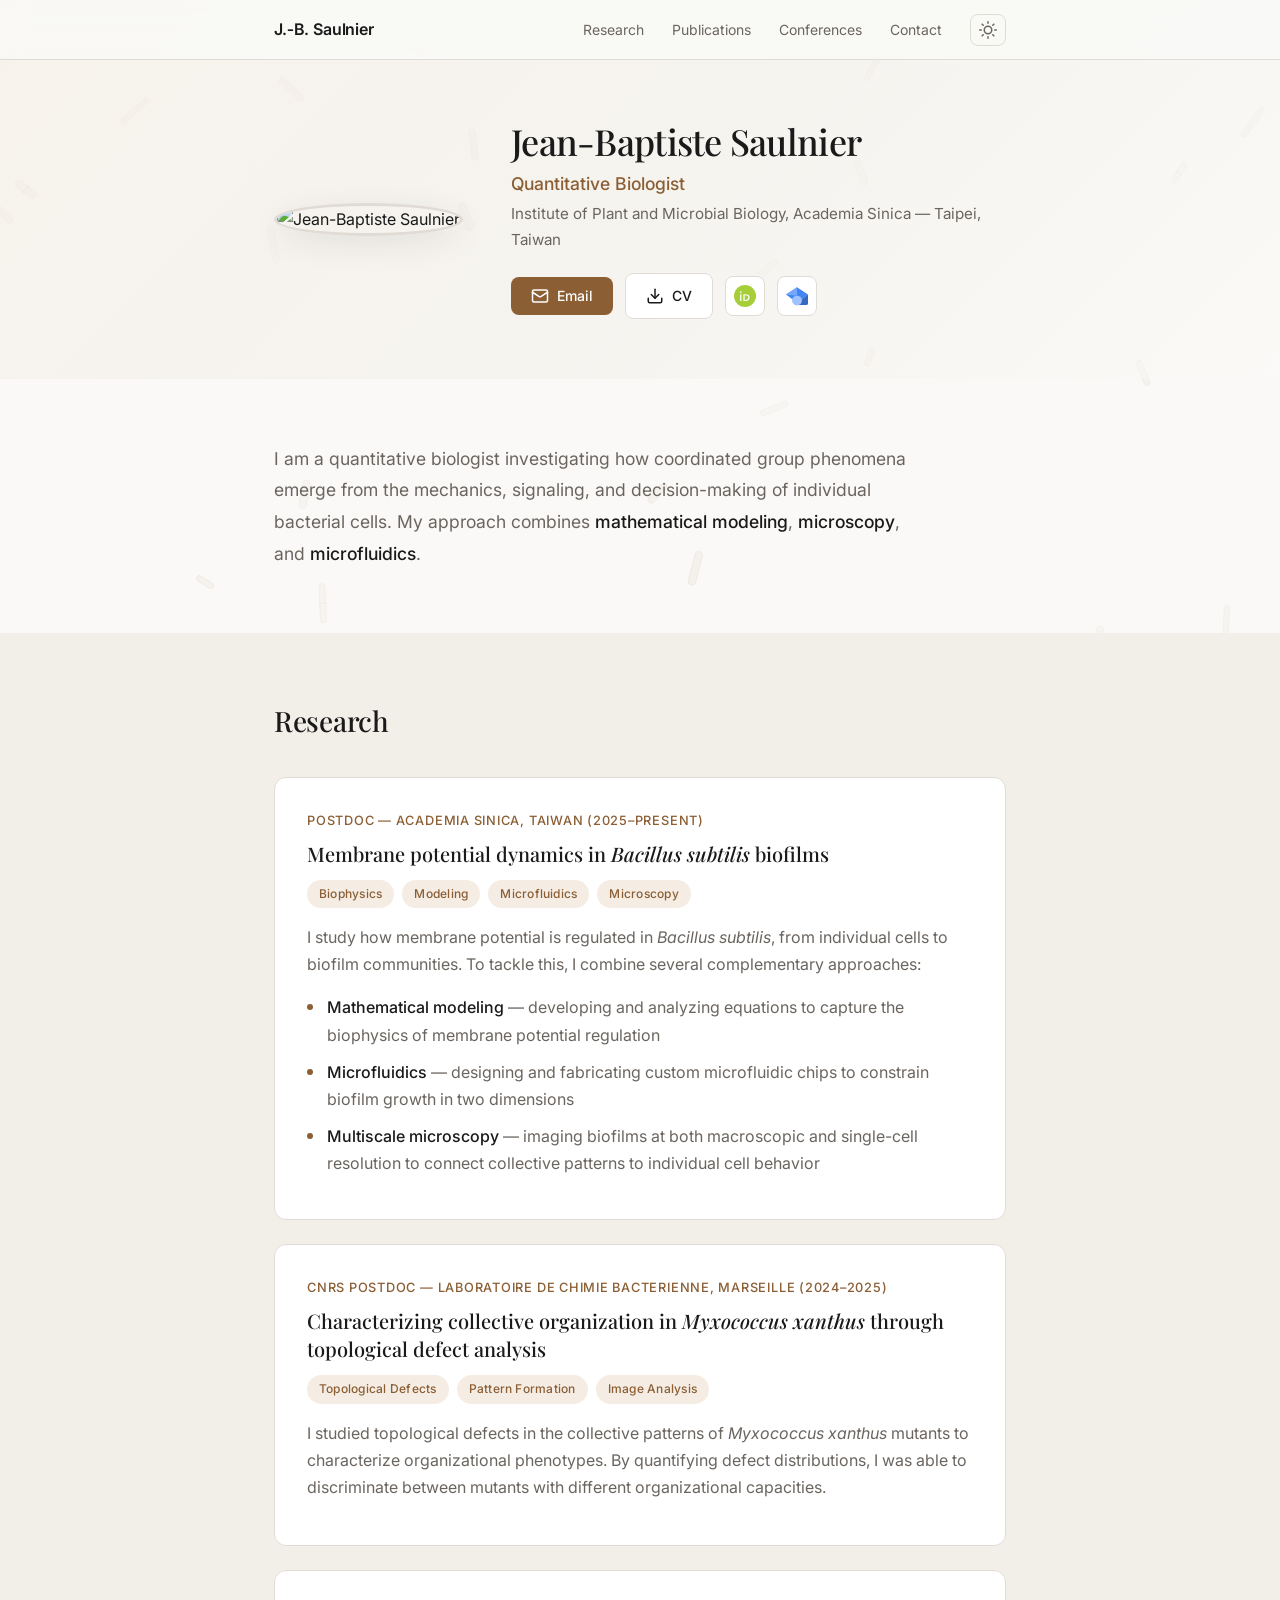
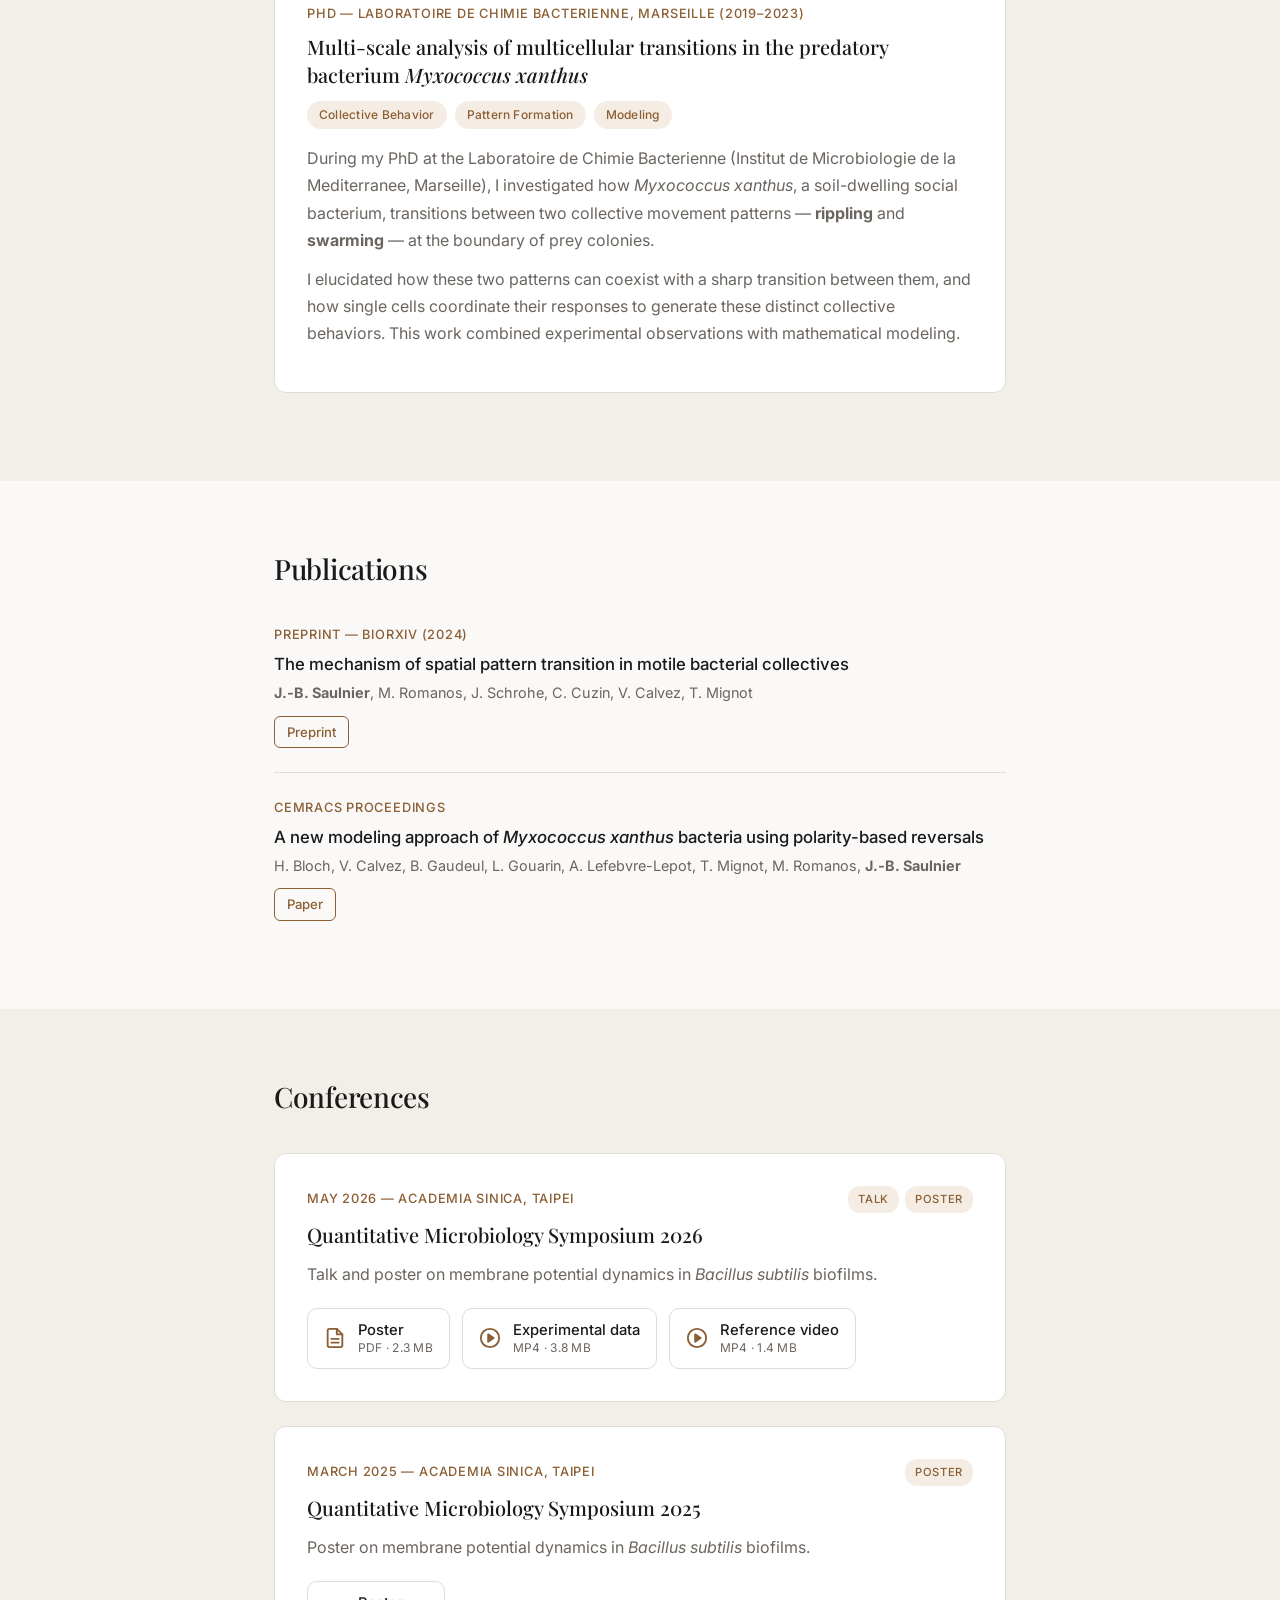
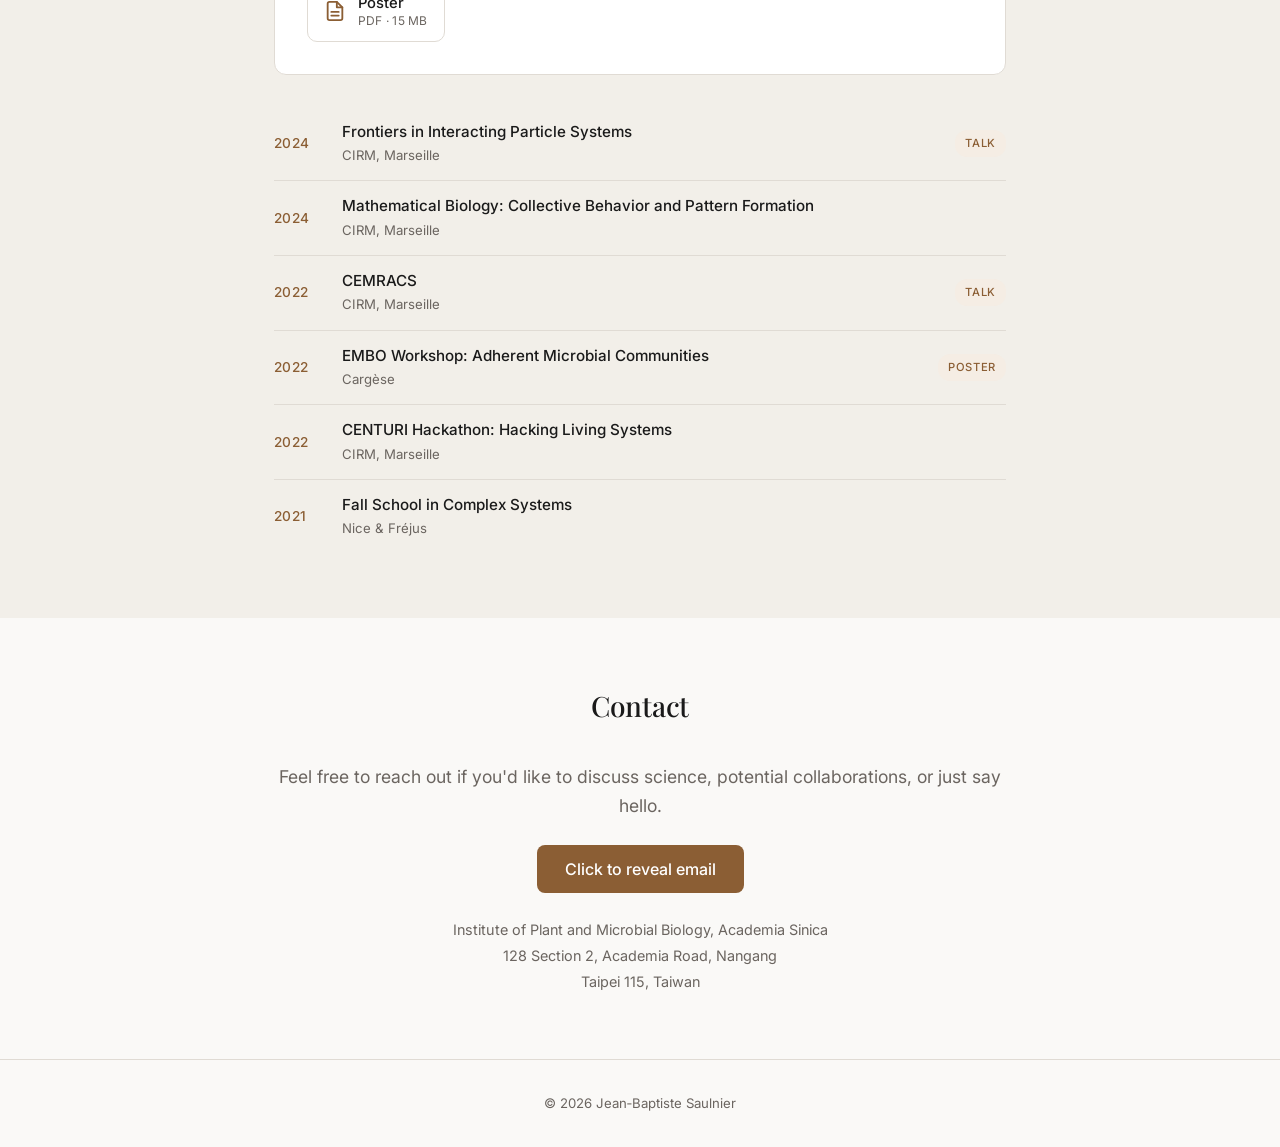
==== index.html @ e7937caa "Replace QMicro 2025 poster (preserve plot) + document Pages gotcha - Re-export poster from source af" ====
<!DOCTYPE html>
<html lang="en" data-theme="light">
<head>
    <meta charset="UTF-8">
    <meta name="viewport" content="width=device-width, initial-scale=1.0">
    <title>Jean-Baptiste Saulnier — Quantitative Biologist</title>
    <meta name="description" content="Jean-Baptiste Saulnier, quantitative biologist at Academia Sinica, Taiwan. Membrane potential in Bacillus subtilis biofilms.">
    <link rel="preconnect" href="https://fonts.googleapis.com">
    <link rel="preconnect" href="https://fonts.gstatic.com" crossorigin>
    <link href="https://fonts.googleapis.com/css2?family=Inter:wght@300;400;500;600&family=Playfair+Display:ital,wght@0,500;1,500&display=swap" rel="stylesheet">
    <link rel="stylesheet" href="style.css">
</head>
<body>

    <!-- Background pattern (subtle cell network) -->
    <canvas id="bg-canvas"></canvas>

    <!-- Navigation -->
    <nav class="nav">
        <div class="nav-inner">
            <a href="#" class="nav-name">J.&#8209;B. Saulnier</a>
            <div class="nav-links">
                <a href="#research">Research</a>
                <a href="#publications">Publications</a>
                <a href="#conferences">Conferences</a>
                <a href="#contact">Contact</a>
                <button class="theme-toggle" id="theme-toggle" aria-label="Toggle dark mode">
                    <svg class="icon-sun" width="18" height="18" viewBox="0 0 24 24" fill="none" stroke="currentColor" stroke-width="2" stroke-linecap="round" stroke-linejoin="round"><circle cx="12" cy="12" r="5"/><line x1="12" y1="1" x2="12" y2="3"/><line x1="12" y1="21" x2="12" y2="23"/><line x1="4.22" y1="4.22" x2="5.64" y2="5.64"/><line x1="18.36" y1="18.36" x2="19.78" y2="19.78"/><line x1="1" y1="12" x2="3" y2="12"/><line x1="21" y1="12" x2="23" y2="12"/><line x1="4.22" y1="19.78" x2="5.64" y2="18.36"/><line x1="18.36" y1="5.64" x2="19.78" y2="4.22"/></svg>
                    <svg class="icon-moon" width="18" height="18" viewBox="0 0 24 24" fill="none" stroke="currentColor" stroke-width="2" stroke-linecap="round" stroke-linejoin="round"><path d="M21 12.79A9 9 0 1 1 11.21 3 7 7 0 0 0 21 12.79z"/></svg>
                </button>
            </div>
        </div>
    </nav>

    <!-- Hero -->
    <header class="hero">
        <div class="hero-decoration"></div>
        <div class="hero-content">
            <div class="hero-photo fade-in">
                <img src="photos/JeanBaptisteSaulnier_LCB_full.jpg" alt="Jean-Baptiste Saulnier">
            </div>
            <div class="hero-text fade-in fade-in-delay-1">
                <h1>Jean&#8209;Baptiste Saulnier</h1>
                <p class="hero-title">Quantitative Biologist</p>
                <p class="hero-affiliation">Institute of Plant and Microbial Biology, Academia Sinica — Taipei, Taiwan</p>
                <div class="hero-links">
                    <button type="button" class="btn btn-primary" id="email-hero">
                        <svg width="18" height="18" viewBox="0 0 24 24" fill="none" stroke="currentColor" stroke-width="2" stroke-linecap="round" stroke-linejoin="round"><rect x="2" y="4" width="20" height="16" rx="2"/><path d="m22 7-8.97 5.7a1.94 1.94 0 0 1-2.06 0L2 7"/></svg>
                        Email
                    </button>
                    <a href="cv.pdf" class="btn btn-secondary" download>
                        <svg width="18" height="18" viewBox="0 0 24 24" fill="none" stroke="currentColor" stroke-width="2" stroke-linecap="round" stroke-linejoin="round"><path d="M21 15v4a2 2 0 0 1-2 2H5a2 2 0 0 1-2-2v-4"/><polyline points="7 10 12 15 17 10"/><line x1="12" y1="15" x2="12" y2="3"/></svg>
                        CV
                    </a>
                    <a href="https://orcid.org/0009-0009-3099-2307" target="_blank" rel="noopener" class="btn btn-icon" title="ORCID">
                        <svg width="22" height="22" viewBox="0 0 256 256"><circle cx="128" cy="128" r="128" fill="#A6CE39"/><path fill="#fff" d="M86.3 186.2H70.9V107.5h15.4V186.2zM78.6 94.4c-5.7 0-10.3-4.6-10.3-10.2 0-5.7 4.6-10.3 10.3-10.3 5.7 0 10.3 4.6 10.3 10.3C88.9 89.8 84.3 94.4 78.6 94.4z"/><path fill="#fff" d="M108.9 107.5h29.5c28.2 0 43.3 18.7 43.3 39.5 0 21.1-16.5 39.2-43.4 39.2h-29.4V107.5zM124.3 173.4h14.8c19.2 0 27.3-14.2 27.3-26.5 0-13.1-8.9-26.5-27.3-26.5h-14.8V173.4z"/></svg>
                    </a>
                    <a href="https://scholar.google.com/citations?user=YOUR_ID" target="_blank" rel="noopener" class="btn btn-icon" title="Google Scholar">
                        <svg width="22" height="22" viewBox="0 0 512 512"><path fill="#4285F4" d="M256 411.12L0 220.57l256-165.45 256 165.45z"/><path fill="#356AC3" d="M256 411.12l256-190.55v210.31c0 17.67-14.33 32-32 32H256V411.12z"/><circle fill="#A0C3FF" cx="256" cy="362.67" r="114.67"/><path fill="#76A7FA" d="M256 248l-256-27.43L256 55.12V248z"/></svg>
                    </a>
                </div>
            </div>
        </div>
    </header>

    <!-- About -->
    <section class="section" id="about">
        <div class="container">
            <p class="about-text fade-in">
                I am a quantitative biologist investigating how coordinated group phenomena emerge from the mechanics, signaling, and decision-making of individual bacterial cells. My approach combines <strong>mathematical modeling</strong>, <strong>microscopy</strong>, and <strong>microfluidics</strong>.
            </p>
        </div>
    </section>

    <!-- Research -->
    <section class="section section-alt" id="research">
        <div class="container">
            <h2 class="section-title fade-in">Research</h2>

            <div class="research-card fade-in">
                <div class="research-label">Postdoc — Academia Sinica, Taiwan (2025–present)</div>
                <h3>Membrane potential dynamics in <em>Bacillus subtilis</em> biofilms</h3>
                <div class="tags">
                    <span class="tag">Biophysics</span>
                    <span class="tag">Modeling</span>
                    <span class="tag">Microfluidics</span>
                    <span class="tag">Microscopy</span>
                </div>
                <p>
                    I study how membrane potential is regulated in <em>Bacillus subtilis</em>, from individual cells to biofilm communities. To tackle this, I combine several complementary approaches:
                </p>
                <ul>
                    <li><strong>Mathematical modeling</strong> — developing and analyzing equations to capture the biophysics of membrane potential regulation</li>
                    <li><strong>Microfluidics</strong> — designing and fabricating custom microfluidic chips to constrain biofilm growth in two dimensions</li>
                    <li><strong>Multiscale microscopy</strong> — imaging biofilms at both macroscopic and single-cell resolution to connect collective patterns to individual cell behavior</li>
                </ul>
            </div>

            <div class="research-card fade-in">
                <div class="research-label">CNRS Postdoc — Laboratoire de Chimie Bacterienne, Marseille (2024–2025)</div>
                <h3>Characterizing collective organization in <em>Myxococcus xanthus</em> through topological defect analysis</h3>
                <div class="tags">
                    <span class="tag">Topological Defects</span>
                    <span class="tag">Pattern Formation</span>
                    <span class="tag">Image Analysis</span>
                </div>
                <p>
                    I studied topological defects in the collective patterns of <em>Myxococcus xanthus</em> mutants to characterize organizational phenotypes. By quantifying defect distributions, I was able to discriminate between mutants with different organizational capacities.
                </p>
            </div>

            <div class="research-card fade-in">
                <div class="research-label">PhD — Laboratoire de Chimie Bacterienne, Marseille (2019–2023)</div>
                <h3>Multi-scale analysis of multicellular transitions in the predatory bacterium <em>Myxococcus xanthus</em></h3>
                <div class="tags">
                    <span class="tag">Collective Behavior</span>
                    <span class="tag">Pattern Formation</span>
                    <span class="tag">Modeling</span>
                </div>
                <p>
                    During my PhD at the Laboratoire de Chimie Bacterienne (Institut de Microbiologie de la Mediterranee, Marseille), I investigated how <em>Myxococcus xanthus</em>, a soil-dwelling social bacterium, transitions between two collective movement patterns — <strong>rippling</strong> and <strong>swarming</strong> — at the boundary of prey colonies.
                </p>
                <p>
                    I elucidated how these two patterns can coexist with a sharp transition between them, and how single cells coordinate their responses to generate these distinct collective behaviors. This work combined experimental observations with mathematical modeling.
                </p>
            </div>
        </div>
    </section>

    <!-- Publications -->
    <section class="section" id="publications">
        <div class="container">
            <h2 class="section-title fade-in">Publications</h2>

            <ol class="pub-list">
                <li class="pub-item fade-in">
                    <div class="pub-journal">Preprint — bioRxiv (2024)</div>
                    <p class="pub-title">
                        The mechanism of spatial pattern transition in motile bacterial collectives
                    </p>
                    <p class="pub-authors">
                        <strong>J.&#8209;B. Saulnier</strong>, M. Romanos, J. Schrohe, C. Cuzin, V. Calvez, T. Mignot
                    </p>
                    <div class="pub-links">
                        <a href="https://doi.org/10.1101/2024.10.28.620572" target="_blank" rel="noopener" class="pub-link">Preprint</a>
                    </div>
                </li>

                <li class="pub-item fade-in">
                    <div class="pub-journal">CEMRACS Proceedings</div>
                    <p class="pub-title">
                        A new modeling approach of <em>Myxococcus xanthus</em> bacteria using polarity-based reversals
                    </p>
                    <p class="pub-authors">
                        H. Bloch, V. Calvez, B. Gaudeul, L. Gouarin, A. Lefebvre-Lepot, T. Mignot, M. Romanos, <strong>J.&#8209;B. Saulnier</strong>
                    </p>
                    <div class="pub-links">
                        <a href="https://cnrs.hal.science/hal-04102694/" target="_blank" rel="noopener" class="pub-link">Paper</a>
                    </div>
                </li>
            </ol>
        </div>
    </section>

    <!-- Conferences -->
    <section class="section section-alt" id="conferences">
        <div class="container">
            <h2 class="section-title fade-in">Conferences</h2>

            <article class="conf-card fade-in" id="qmicrobio-2026">
                <div class="conf-card-header">
                    <div class="conf-label">May 2026 — Academia Sinica, Taipei</div>
                    <div class="conf-roles">
                        <span class="conf-list-role">Talk</span>
                        <span class="conf-list-role">Poster</span>
                    </div>
                </div>
                <h3>Quantitative Microbiology Symposium 2026</h3>
                <p>
                    Talk and poster on membrane potential dynamics in <em>Bacillus subtilis</em> biofilms.
                </p>
                <div class="conf-materials">
                    <a href="assets/conferences/qmicrobio-2026/poster.pdf" target="_blank" rel="noopener" class="conf-material">
                        <svg width="22" height="22" viewBox="0 0 24 24" fill="none" stroke="currentColor" stroke-width="2" stroke-linecap="round" stroke-linejoin="round"><path d="M14 2H6a2 2 0 0 0-2 2v16a2 2 0 0 0 2 2h12a2 2 0 0 0 2-2V8z"/><polyline points="14 2 14 8 20 8"/><line x1="16" y1="13" x2="8" y2="13"/><line x1="16" y1="17" x2="8" y2="17"/></svg>
                        <span class="conf-material-text">
                            <span class="conf-material-label">Poster</span>
                            <span class="conf-material-meta">PDF · 2.3 MB</span>
                        </span>
                    </a>
                    <a href="assets/conferences/qmicrobio-2026/data-video.mp4" target="_blank" rel="noopener" class="conf-material">
                        <svg width="22" height="22" viewBox="0 0 24 24" fill="none" stroke="currentColor" stroke-width="2" stroke-linecap="round" stroke-linejoin="round"><circle cx="12" cy="12" r="10"/><polygon points="10 8 16 12 10 16 10 8" fill="currentColor"/></svg>
                        <span class="conf-material-text">
                            <span class="conf-material-label">Experimental data</span>
                            <span class="conf-material-meta">MP4 · 3.8 MB</span>
                        </span>
                    </a>
                    <a href="assets/conferences/qmicrobio-2026/reference-video.mp4" target="_blank" rel="noopener" class="conf-material">
                        <svg width="22" height="22" viewBox="0 0 24 24" fill="none" stroke="currentColor" stroke-width="2" stroke-linecap="round" stroke-linejoin="round"><circle cx="12" cy="12" r="10"/><polygon points="10 8 16 12 10 16 10 8" fill="currentColor"/></svg>
                        <span class="conf-material-text">
                            <span class="conf-material-label">Reference video</span>
                            <span class="conf-material-meta">MP4 · 1.4 MB</span>
                        </span>
                    </a>
                </div>
            </article>

            <article class="conf-card fade-in" id="qmicrobio-2025">
                <div class="conf-card-header">
                    <div class="conf-label">March 2025 — Academia Sinica, Taipei</div>
                    <div class="conf-roles">
                        <span class="conf-list-role">Poster</span>
                    </div>
                </div>
                <h3>Quantitative Microbiology Symposium 2025</h3>
                <p>
                    Poster on membrane potential dynamics in <em>Bacillus subtilis</em> biofilms.
                </p>
                <div class="conf-materials">
                    <a href="assets/conferences/qmicrobio-2025/poster.pdf" target="_blank" rel="noopener" class="conf-material">
                        <svg width="22" height="22" viewBox="0 0 24 24" fill="none" stroke="currentColor" stroke-width="2" stroke-linecap="round" stroke-linejoin="round"><path d="M14 2H6a2 2 0 0 0-2 2v16a2 2 0 0 0 2 2h12a2 2 0 0 0 2-2V8z"/><polyline points="14 2 14 8 20 8"/><line x1="16" y1="13" x2="8" y2="13"/><line x1="16" y1="17" x2="8" y2="17"/></svg>
                        <span class="conf-material-text">
                            <span class="conf-material-label">Poster</span>
                            <span class="conf-material-meta">PDF · 15 MB</span>
                        </span>
                    </a>
                </div>
            </article>

            <ul class="conf-list fade-in">
                <li class="conf-list-item">
                    <span class="conf-list-year">2024</span>
                    <div class="conf-list-text">
                        <span class="conf-list-title">Frontiers in Interacting Particle Systems</span>
                        <span class="conf-list-location">CIRM, Marseille</span>
                    </div>
                    <span class="conf-list-role">Talk</span>
                </li>
                <li class="conf-list-item">
                    <span class="conf-list-year">2024</span>
                    <div class="conf-list-text">
                        <span class="conf-list-title">Mathematical Biology: Collective Behavior and Pattern Formation</span>
                        <span class="conf-list-location">CIRM, Marseille</span>
                    </div>
                </li>
                <li class="conf-list-item">
                    <span class="conf-list-year">2022</span>
                    <div class="conf-list-text">
                        <span class="conf-list-title">CEMRACS</span>
                        <span class="conf-list-location">CIRM, Marseille</span>
                    </div>
                    <span class="conf-list-role">Talk</span>
                </li>
                <li class="conf-list-item">
                    <span class="conf-list-year">2022</span>
                    <div class="conf-list-text">
                        <span class="conf-list-title">EMBO Workshop: Adherent Microbial Communities</span>
                        <span class="conf-list-location">Cargèse</span>
                    </div>
                    <span class="conf-list-role">Poster</span>
                </li>
                <li class="conf-list-item">
                    <span class="conf-list-year">2022</span>
                    <div class="conf-list-text">
                        <span class="conf-list-title">CENTURI Hackathon: Hacking Living Systems</span>
                        <span class="conf-list-location">CIRM, Marseille</span>
                    </div>
                </li>
                <li class="conf-list-item">
                    <span class="conf-list-year">2021</span>
                    <div class="conf-list-text">
                        <span class="conf-list-title">Fall School in Complex Systems</span>
                        <span class="conf-list-location">Nice &amp; Fréjus</span>
                    </div>
                </li>
            </ul>
        </div>
    </section>

    <!-- Contact -->
    <section class="section" id="contact">
        <div class="container contact-section">
            <h2 class="section-title fade-in">Contact</h2>
            <p class="contact-text fade-in">
                Feel free to reach out if you'd like to discuss science, potential collaborations, or just say hello.
            </p>
            <button type="button" class="btn btn-primary btn-lg fade-in" id="email-reveal">
                Click to reveal email
            </button>
            <p class="contact-address fade-in">
                Institute of Plant and Microbial Biology, Academia Sinica<br>
                128 Section 2, Academia Road, Nangang<br>
                Taipei 115, Taiwan
            </p>
        </div>
    </section>

    <!-- Footer -->
    <footer class="footer">
        <p>&copy; 2026 Jean&#8209;Baptiste Saulnier</p>
    </footer>

    <script src="script.js"></script>
</body>
</html>
---- style.css ----
/* ============================
   Variables & Reset
   ============================ */
:root {
    --color-bg: #faf9f7;
    --color-bg-alt: #f2efe9;
    --color-text: #1a1a1a;
    --color-text-light: #6b6560;
    --color-accent: #8b5e34;
    --color-accent-hover: #6d4826;
    --color-accent-light: #f5ede4;
    --color-border: #e0dbd4;
    --color-card: #ffffff;
    --color-nav-bg: rgba(250, 249, 247, 0.85);
    --color-hero-gradient: linear-gradient(135deg, #f5ede4 0%, #f2efe9 50%, #faf9f7 100%);
    --color-canvas-dot: rgba(139, 94, 52, 0.06);
    --color-canvas-line: rgba(139, 94, 52, 0.1);
    --color-shadow: rgba(139, 94, 52, 0.15);
    --font-sans: 'Inter', -apple-system, BlinkMacSystemFont, 'Segoe UI', sans-serif;
    --font-serif: 'Playfair Display', Georgia, serif;
    --max-width: 780px;
    --nav-height: 60px;
}

[data-theme="dark"] {
    --color-bg: #12100e;
    --color-bg-alt: #1c1916;
    --color-text: #e8e2da;
    --color-text-light: #a09686;
    --color-accent: #d4a56a;
    --color-accent-hover: #e4bd88;
    --color-accent-light: #2a2118;
    --color-border: #302a24;
    --color-card: #1e1b17;
    --color-nav-bg: rgba(18, 16, 14, 0.85);
    --color-hero-gradient: linear-gradient(135deg, #2a2118 0%, #1c1916 50%, #12100e 100%);
    --color-canvas-dot: rgba(212, 165, 106, 0.07);
    --color-canvas-line: rgba(212, 165, 106, 0.12);
    --color-shadow: rgba(212, 165, 106, 0.15);
}

*, *::before, *::after {
    margin: 0;
    padding: 0;
    box-sizing: border-box;
}

html {
    scroll-behavior: smooth;
    scroll-padding-top: var(--nav-height);
}

body {
    font-family: var(--font-sans);
    font-size: 16px;
    line-height: 1.7;
    color: var(--color-text);
    background-color: var(--color-bg);
    -webkit-font-smoothing: antialiased;
    transition: background-color 0.3s, color 0.3s;
}

/* ============================
   Background Canvas
   ============================ */
#bg-canvas {
    position: fixed;
    top: 0;
    left: 0;
    width: 100%;
    height: 100%;
    z-index: 0;
    pointer-events: none;
}

/* ============================
   Navigation
   ============================ */
.nav {
    position: fixed;
    top: 0;
    left: 0;
    right: 0;
    height: var(--nav-height);
    background: var(--color-nav-bg);
    backdrop-filter: blur(12px);
    -webkit-backdrop-filter: blur(12px);
    border-bottom: 1px solid var(--color-border);
    z-index: 100;
    transition: background 0.3s, border-color 0.3s;
}

.nav-inner {
    max-width: var(--max-width);
    margin: 0 auto;
    padding: 0 24px;
    height: 100%;
    display: flex;
    align-items: center;
    justify-content: space-between;
}

.nav-name {
    font-weight: 600;
    font-size: 1rem;
    color: var(--color-text);
    text-decoration: none;
    letter-spacing: -0.01em;
    transition: color 0.3s;
}

.nav-links {
    display: flex;
    gap: 28px;
    align-items: center;
}

.nav-links a {
    font-size: 0.875rem;
    font-weight: 400;
    color: var(--color-text-light);
    text-decoration: none;
    transition: color 0.2s;
}

.nav-links a:hover {
    color: var(--color-accent);
}

/* ============================
   Theme Toggle
   ============================ */
.theme-toggle {
    background: none;
    border: 1px solid var(--color-border);
    border-radius: 8px;
    padding: 6px 8px;
    cursor: pointer;
    color: var(--color-text-light);
    display: flex;
    align-items: center;
    justify-content: center;
    transition: all 0.2s;
}

.theme-toggle:hover {
    color: var(--color-accent);
    border-color: var(--color-accent);
}

[data-theme="light"] .icon-moon { display: none; }
[data-theme="dark"] .icon-sun { display: none; }
[data-theme="light"] .icon-sun { display: block; }
[data-theme="dark"] .icon-moon { display: block; }

/* ============================
   Hero
   ============================ */
.hero {
    position: relative;
    padding-top: calc(var(--nav-height) + 60px);
    padding-bottom: 60px;
    overflow: hidden;
}

.hero-decoration {
    position: absolute;
    top: 0;
    left: 0;
    right: 0;
    bottom: 0;
    background: var(--color-hero-gradient);
    opacity: 0.6;
    z-index: 0;
    transition: background 0.3s;
}

.hero-content {
    position: relative;
    z-index: 1;
    max-width: var(--max-width);
    margin: 0 auto;
    padding: 0 24px;
    display: flex;
    align-items: center;
    gap: 48px;
}

.hero-photo {
    flex-shrink: 0;
}

.hero-photo img {
    width: 180px;
    height: 180px;
    border-radius: 50%;
    object-fit: cover;
    border: 3px solid var(--color-border);
    box-shadow: 0 8px 32px rgba(0, 0, 0, 0.08);
    transition: border-color 0.3s, box-shadow 0.3s;
}

.photo-placeholder {
    width: 180px;
    height: 180px;
    border-radius: 50%;
    background: var(--color-accent-light);
    border: 3px solid var(--color-border);
    display: flex;
    align-items: center;
    justify-content: center;
    font-size: 2.5rem;
    font-weight: 600;
    color: var(--color-accent);
    letter-spacing: -0.02em;
    box-shadow: 0 8px 32px rgba(0, 0, 0, 0.08);
    transition: all 0.3s;
}

.hero-text h1 {
    font-family: var(--font-serif);
    font-size: 2.25rem;
    font-weight: 500;
    line-height: 1.2;
    letter-spacing: -0.02em;
    margin-bottom: 6px;
}

.hero-title {
    font-size: 1.1rem;
    font-weight: 500;
    color: var(--color-accent);
    margin-bottom: 2px;
    transition: color 0.3s;
}

.hero-affiliation {
    font-size: 0.95rem;
    color: var(--color-text-light);
    margin-bottom: 20px;
}

.hero-links {
    display: flex;
    gap: 12px;
    flex-wrap: wrap;
    align-items: center;
}

/* ============================
   Buttons
   ============================ */
.btn {
    display: inline-flex;
    align-items: center;
    gap: 8px;
    padding: 10px 20px;
    border-radius: 8px;
    font-size: 0.875rem;
    font-weight: 500;
    font-family: inherit;
    text-decoration: none;
    transition: all 0.2s;
    cursor: pointer;
    border: none;
    background: none;
}

.btn-primary {
    background: var(--color-accent);
    color: #fff;
}

.btn-primary:hover {
    background: var(--color-accent-hover);
    transform: translateY(-1px);
    box-shadow: 0 4px 12px var(--color-shadow);
}

[data-theme="dark"] .btn-primary {
    color: #111110;
}

.btn-secondary {
    background: var(--color-card);
    color: var(--color-text);
    border: 1px solid var(--color-border);
}

.btn-secondary:hover {
    background: var(--color-accent-light);
    border-color: var(--color-accent);
    color: var(--color-accent);
    transform: translateY(-1px);
}

.btn-icon {
    padding: 8px;
    border-radius: 8px;
    color: var(--color-text-light);
    border: 1px solid var(--color-border);
    background: var(--color-card);
    transition: all 0.2s;
}

.btn-icon:hover {
    color: var(--color-accent);
    border-color: var(--color-accent);
    background: var(--color-accent-light);
    transform: translateY(-1px);
}

.btn-lg {
    padding: 14px 28px;
    font-size: 1rem;
}

/* ============================
   Sections
   ============================ */
.section {
    position: relative;
    z-index: 1;
    padding: 64px 0;
}

.section-alt {
    background: var(--color-bg-alt);
    transition: background-color 0.3s;
}

.container {
    max-width: var(--max-width);
    margin: 0 auto;
    padding: 0 24px;
}

.section-title {
    font-family: var(--font-serif);
    font-size: 1.75rem;
    font-weight: 500;
    margin-bottom: 32px;
    letter-spacing: -0.01em;
}

/* ============================
   About
   ============================ */
.about-text {
    font-size: 1.1rem;
    line-height: 1.8;
    color: var(--color-text-light);
    max-width: 640px;
}

.about-text strong {
    color: var(--color-text);
    font-weight: 500;
}

/* ============================
   Tags
   ============================ */
.tags {
    display: flex;
    flex-wrap: wrap;
    gap: 8px;
    margin-bottom: 16px;
}

.tag {
    font-size: 0.75rem;
    font-weight: 500;
    padding: 4px 12px;
    border-radius: 20px;
    background: var(--color-accent-light);
    color: var(--color-accent);
    letter-spacing: 0.02em;
    transition: all 0.3s;
}

/* ============================
   Research Cards
   ============================ */
.research-card {
    background: var(--color-card);
    border: 1px solid var(--color-border);
    border-radius: 12px;
    padding: 32px;
    margin-bottom: 24px;
    transition: all 0.3s;
}

.research-card:hover {
    box-shadow: 0 8px 32px rgba(0, 0, 0, 0.08);
    transform: translateY(-2px);
}

.research-label {
    font-size: 0.8rem;
    font-weight: 500;
    text-transform: uppercase;
    letter-spacing: 0.06em;
    color: var(--color-accent);
    margin-bottom: 8px;
}

.research-card h3 {
    font-family: var(--font-serif);
    font-size: 1.25rem;
    font-weight: 500;
    margin-bottom: 12px;
    line-height: 1.4;
}

.research-card p {
    color: var(--color-text-light);
    margin-bottom: 12px;
}

.research-card ul {
    list-style: none;
    margin-top: 16px;
}

.research-card ul li {
    position: relative;
    padding-left: 20px;
    margin-bottom: 10px;
    color: var(--color-text-light);
}

.research-card ul li::before {
    content: '';
    position: absolute;
    left: 0;
    top: 10px;
    width: 6px;
    height: 6px;
    border-radius: 50%;
    background: var(--color-accent);
}

.research-card ul li strong {
    color: var(--color-text);
    font-weight: 500;
}

/* ============================
   Publications
   ============================ */
.pub-list {
    list-style: none;
    counter-reset: pub-counter;
}

.pub-item {
    counter-increment: pub-counter;
    padding: 24px 0;
    border-bottom: 1px solid var(--color-border);
    position: relative;
    transition: border-color 0.3s;
}

.pub-item:first-child {
    padding-top: 0;
}

.pub-item:last-child {
    border-bottom: none;
}

.pub-journal {
    font-size: 0.8rem;
    font-weight: 500;
    text-transform: uppercase;
    letter-spacing: 0.06em;
    color: var(--color-accent);
    margin-bottom: 6px;
}

.pub-title {
    font-size: 1.05rem;
    font-weight: 500;
    line-height: 1.5;
    margin-bottom: 4px;
}

.pub-authors {
    font-size: 0.9rem;
    color: var(--color-text-light);
    margin-bottom: 10px;
}

.pub-links {
    display: flex;
    gap: 12px;
}

.pub-link {
    font-size: 0.825rem;
    font-weight: 500;
    color: var(--color-accent);
    text-decoration: none;
    padding: 4px 12px;
    border: 1px solid var(--color-accent);
    border-radius: 6px;
    transition: all 0.2s;
}

.pub-link:hover {
    background: var(--color-accent);
    color: #fff;
}

/* ============================
   Conferences
   ============================ */
.conf-card {
    background: var(--color-card);
    border: 1px solid var(--color-border);
    border-radius: 12px;
    padding: 32px;
    margin-bottom: 24px;
    transition: all 0.3s;
    scroll-margin-top: calc(var(--nav-height) + 24px);
}

.conf-card:hover {
    box-shadow: 0 8px 32px rgba(0, 0, 0, 0.08);
    transform: translateY(-2px);
}

.conf-card-header {
    display: flex;
    justify-content: space-between;
    align-items: center;
    gap: 16px;
    margin-bottom: 8px;
    flex-wrap: wrap;
}

.conf-roles {
    display: flex;
    gap: 6px;
    flex-wrap: wrap;
}

.conf-label {
    font-size: 0.8rem;
    font-weight: 500;
    text-transform: uppercase;
    letter-spacing: 0.06em;
    color: var(--color-accent);
}

.conf-card h3 {
    font-family: var(--font-serif);
    font-size: 1.25rem;
    font-weight: 500;
    margin-bottom: 12px;
    line-height: 1.4;
}

.conf-card p {
    color: var(--color-text-light);
    margin-bottom: 20px;
}

.conf-materials {
    display: flex;
    flex-wrap: wrap;
    gap: 12px;
}

.conf-material {
    display: inline-flex;
    align-items: center;
    gap: 12px;
    padding: 12px 16px;
    border: 1px solid var(--color-border);
    border-radius: 10px;
    background: var(--color-card);
    color: var(--color-text);
    text-decoration: none;
    transition: all 0.2s;
    min-width: 0;
}

.conf-material:hover {
    border-color: var(--color-accent);
    background: var(--color-accent-light);
    transform: translateY(-1px);
    box-shadow: 0 4px 12px var(--color-shadow);
}

.conf-material svg {
    flex-shrink: 0;
    color: var(--color-accent);
}

.conf-material-text {
    display: flex;
    flex-direction: column;
    line-height: 1.3;
}

.conf-material-label {
    font-size: 0.925rem;
    font-weight: 500;
}

.conf-material-meta {
    font-size: 0.75rem;
    color: var(--color-text-light);
    letter-spacing: 0.02em;
}

.conf-list {
    list-style: none;
    margin-top: 32px;
    padding: 0;
}

.conf-list-item {
    display: flex;
    align-items: center;
    gap: 16px;
    padding: 14px 0;
    border-bottom: 1px solid var(--color-border);
    transition: border-color 0.3s;
}

.conf-list-item:last-child {
    border-bottom: none;
}

.conf-list-year {
    flex-shrink: 0;
    width: 52px;
    color: var(--color-accent);
    font-weight: 500;
    font-size: 0.85rem;
    letter-spacing: 0.02em;
}

.conf-list-text {
    flex: 1;
    min-width: 0;
}

.conf-list-title {
    display: block;
    color: var(--color-text);
    font-weight: 500;
    font-size: 0.95rem;
    line-height: 1.4;
}

.conf-list-location {
    display: block;
    color: var(--color-text-light);
    font-size: 0.825rem;
    margin-top: 2px;
}

.conf-list-role {
    flex-shrink: 0;
    font-size: 0.7rem;
    font-weight: 500;
    text-transform: uppercase;
    letter-spacing: 0.06em;
    padding: 4px 10px;
    border-radius: 12px;
    background: var(--color-accent-light);
    color: var(--color-accent);
}

/* ============================
   Contact
   ============================ */
.contact-section {
    text-align: center;
}

.contact-text {
    font-size: 1.1rem;
    color: var(--color-text-light);
    margin-bottom: 24px;
}

.contact-address {
    margin-top: 24px;
    font-size: 0.9rem;
    color: var(--color-text-light);
    line-height: 1.8;
}

/* ============================
   Footer
   ============================ */
.footer {
    position: relative;
    z-index: 1;
    padding: 32px 0;
    text-align: center;
    font-size: 0.825rem;
    color: var(--color-text-light);
    border-top: 1px solid var(--color-border);
    transition: border-color 0.3s;
}

/* ============================
   Scroll Animations
   ============================ */
.fade-in {
    opacity: 0;
    transform: translateY(24px);
    transition: opacity 0.6s ease-out, transform 0.6s ease-out;
}

.fade-in.visible {
    opacity: 1;
    transform: translateY(0);
}

.fade-in-delay-1 {
    transition-delay: 0.15s;
}

.fade-in-delay-2 {
    transition-delay: 0.3s;
}

/* ============================
   Responsive
   ============================ */
@media (max-width: 640px) {
    .hero-content {
        flex-direction: column;
        text-align: center;
        gap: 24px;
    }

    .hero-text h1 {
        font-size: 1.75rem;
    }

    .hero-links {
        justify-content: center;
    }

    .photo-placeholder,
    .hero-photo img {
        width: 140px;
        height: 140px;
    }

    .research-card,
    .conf-card {
        padding: 24px;
    }

    .conf-materials {
        flex-direction: column;
    }

    .conf-material {
        width: 100%;
    }

    .conf-list-item {
        flex-wrap: wrap;
    }

    .conf-list-year {
        width: auto;
    }

    .conf-list-text {
        flex-basis: 100%;
        order: 3;
    }

    .nav-links {
        gap: 16px;
    }

    .section {
        padding: 48px 0;
    }

    .tags {
        justify-content: center;
    }
}

/* ============================
   Copy Tooltip
   ============================ */
.copy-tooltip {
    position: absolute;
    bottom: calc(100% + 8px);
    left: 50%;
    transform: translateX(-50%);
    background: var(--color-text);
    color: var(--color-bg);
    padding: 4px 12px;
    border-radius: 6px;
    font-size: 0.85rem;
    white-space: nowrap;
    pointer-events: none;
    animation: tooltip-fade 1.5s ease forwards;
}

@keyframes tooltip-fade {
    0%, 70% { opacity: 1; }
    100% { opacity: 0; }
}
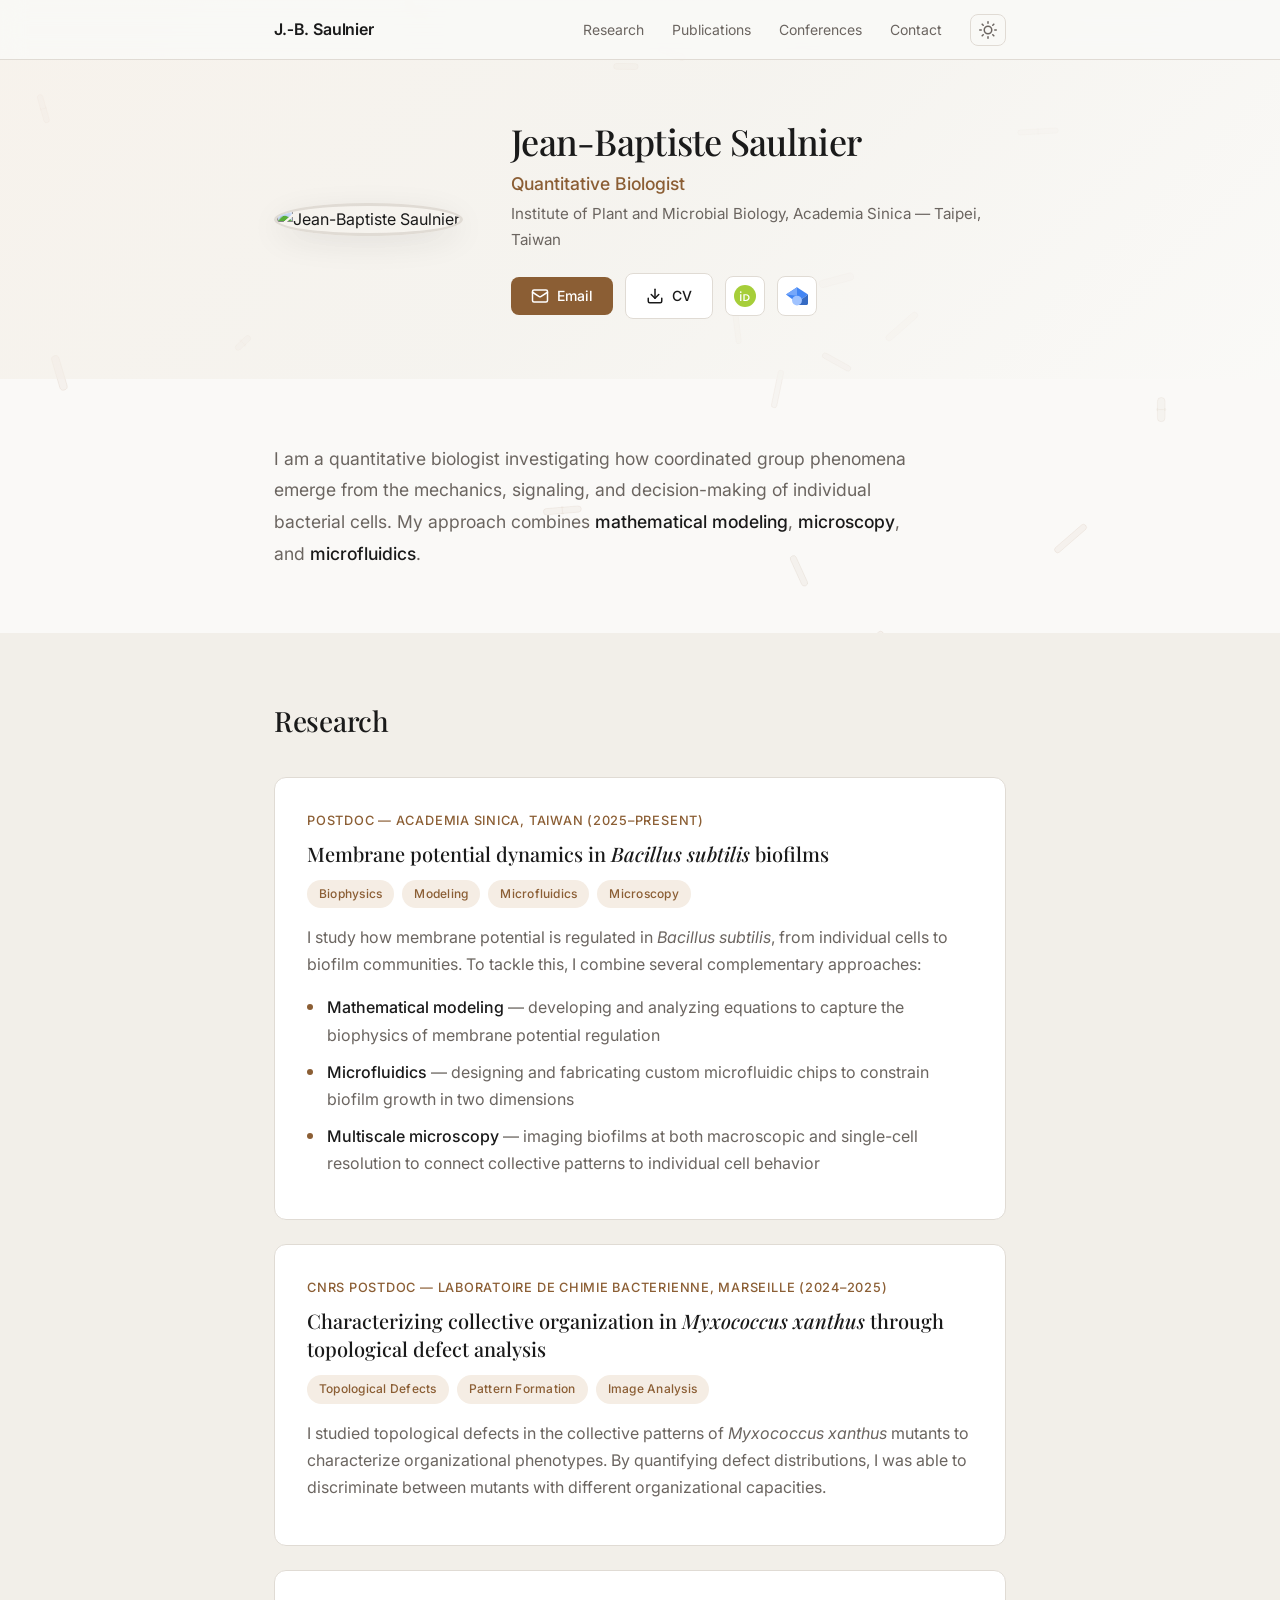
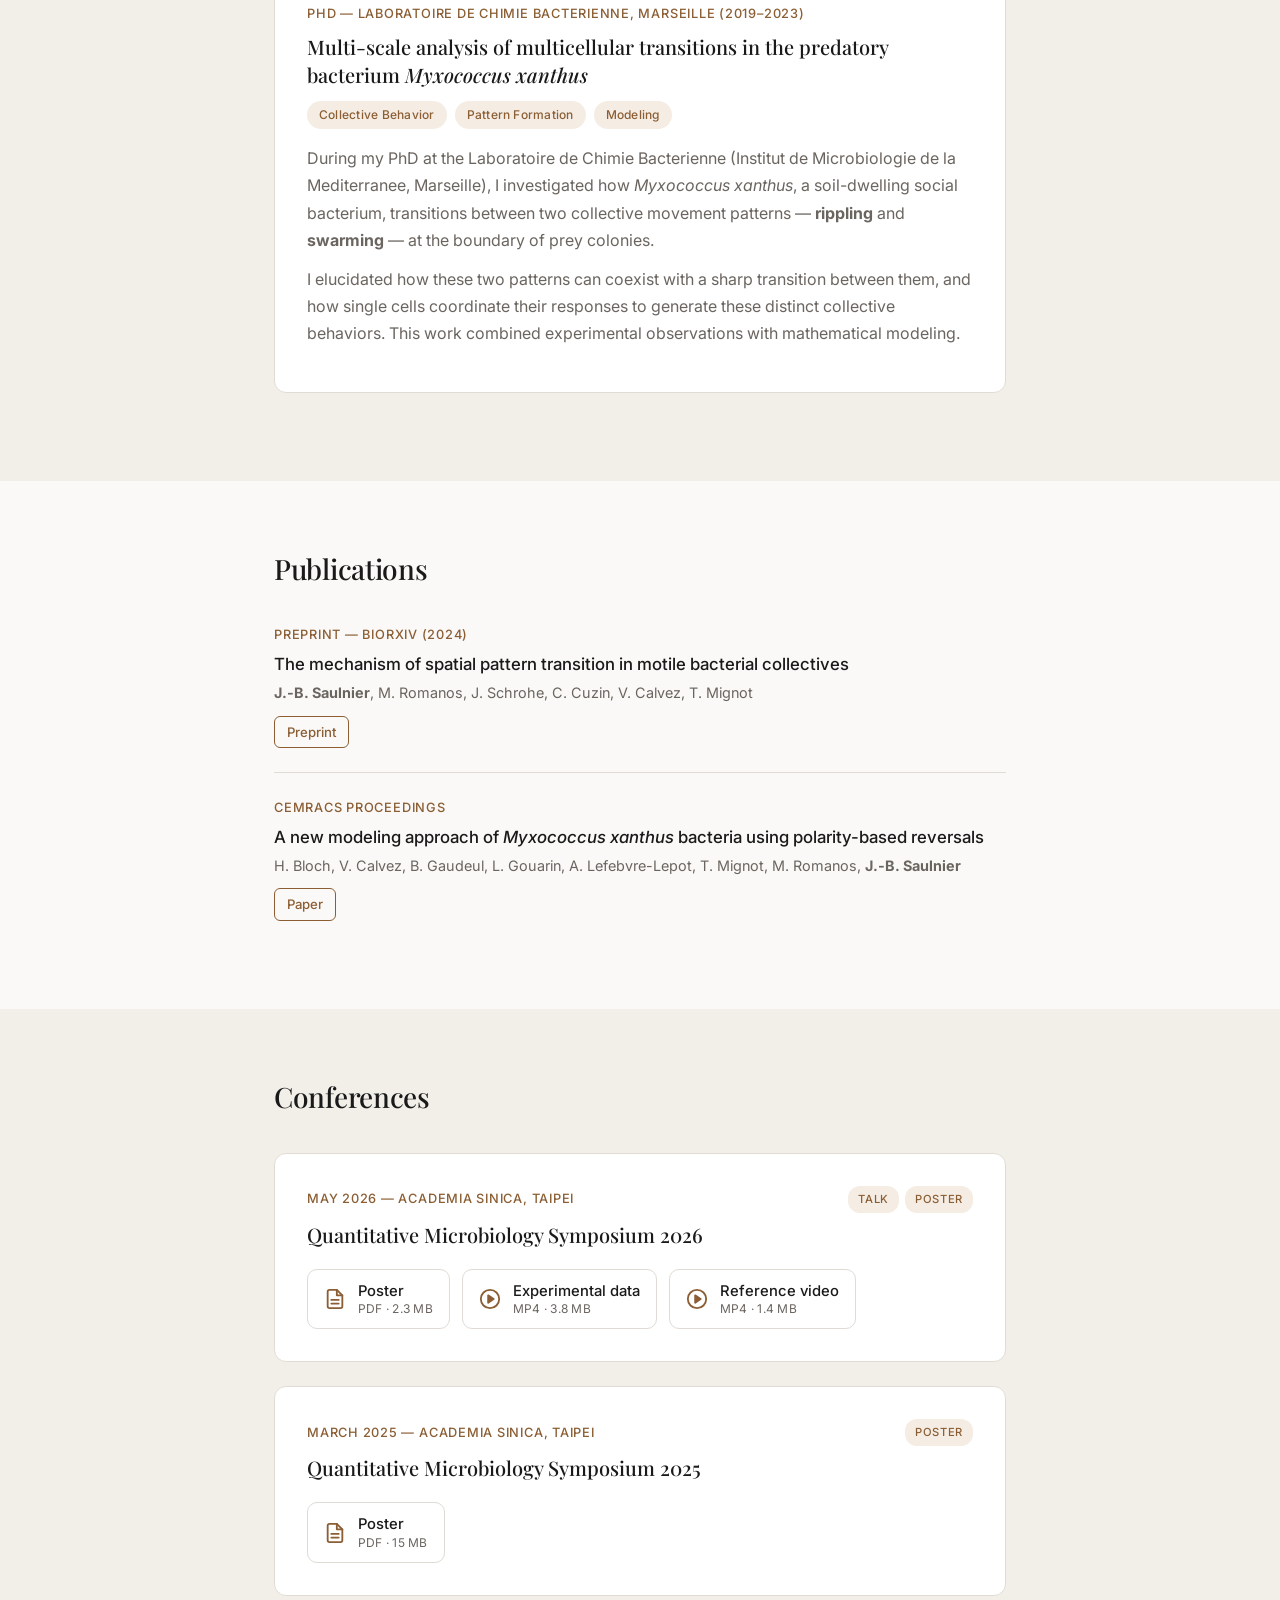
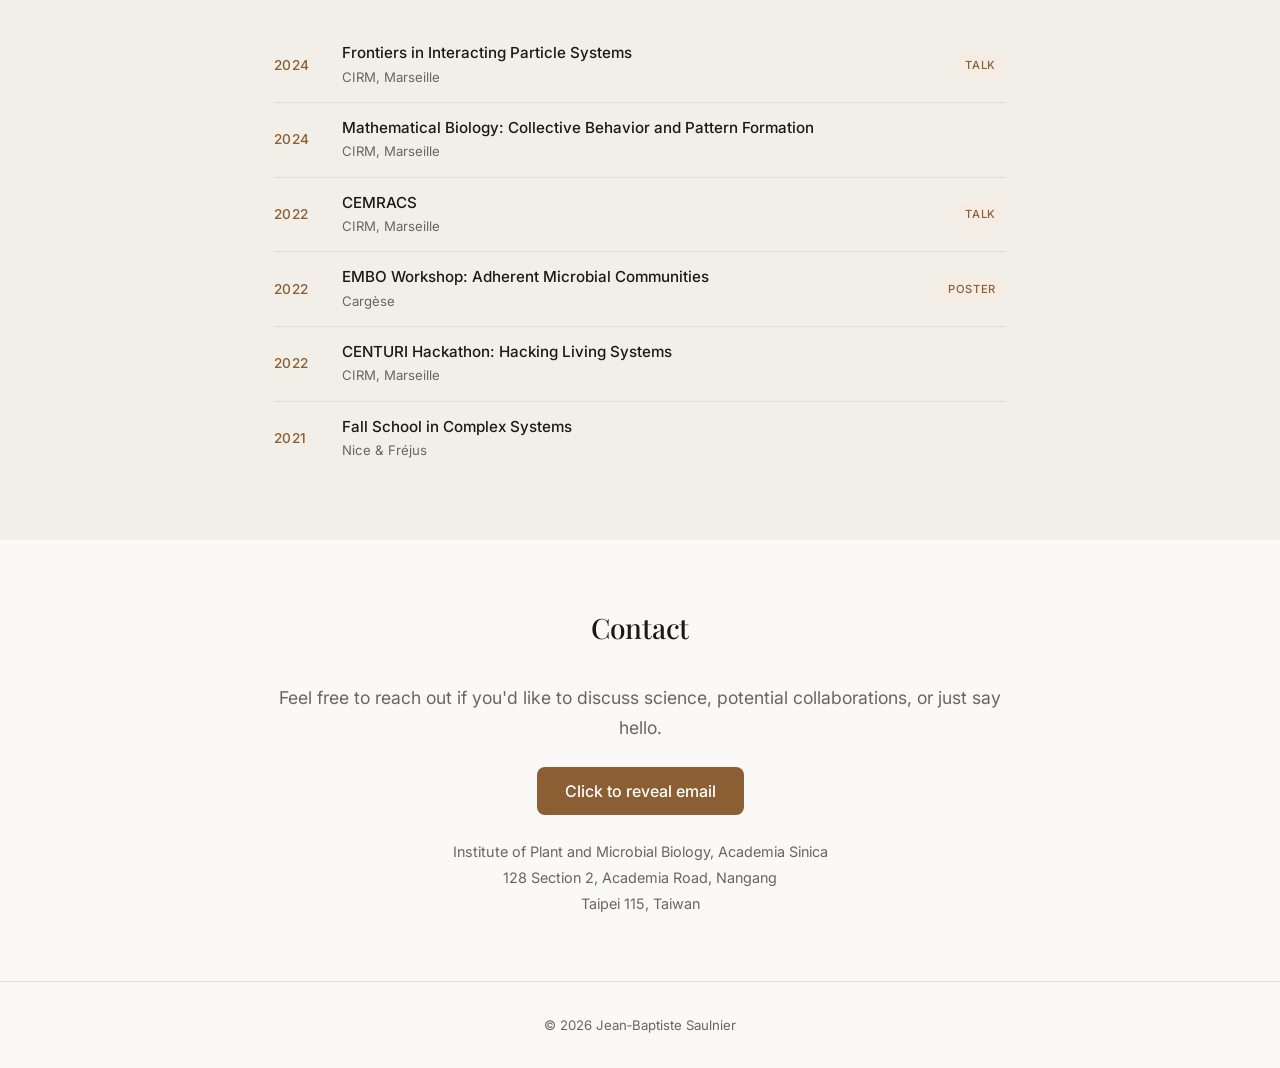
==== commit e2ce61d2: "Remove descriptions from Q-Microbio conf cards The descriptions were inaccurate (the 2026 talk is no" ====
--- a/index.html
+++ b/index.html
@@ -176,9 +176,6 @@
                     </div>
                 </div>
                 <h3>Quantitative Microbiology Symposium 2026</h3>
-                <p>
-                    Talk and poster on membrane potential dynamics in <em>Bacillus subtilis</em> biofilms.
-                </p>
                 <div class="conf-materials">
                     <a href="assets/conferences/qmicrobio-2026/poster.pdf" target="_blank" rel="noopener" class="conf-material">
                         <svg width="22" height="22" viewBox="0 0 24 24" fill="none" stroke="currentColor" stroke-width="2" stroke-linecap="round" stroke-linejoin="round"><path d="M14 2H6a2 2 0 0 0-2 2v16a2 2 0 0 0 2 2h12a2 2 0 0 0 2-2V8z"/><polyline points="14 2 14 8 20 8"/><line x1="16" y1="13" x2="8" y2="13"/><line x1="16" y1="17" x2="8" y2="17"/></svg>
@@ -212,9 +209,6 @@
                     </div>
                 </div>
                 <h3>Quantitative Microbiology Symposium 2025</h3>
-                <p>
-                    Poster on membrane potential dynamics in <em>Bacillus subtilis</em> biofilms.
-                </p>
                 <div class="conf-materials">
                     <a href="assets/conferences/qmicrobio-2025/poster.pdf" target="_blank" rel="noopener" class="conf-material">
                         <svg width="22" height="22" viewBox="0 0 24 24" fill="none" stroke="currentColor" stroke-width="2" stroke-linecap="round" stroke-linejoin="round"><path d="M14 2H6a2 2 0 0 0-2 2v16a2 2 0 0 0 2 2h12a2 2 0 0 0 2-2V8z"/><polyline points="14 2 14 8 20 8"/><line x1="16" y1="13" x2="8" y2="13"/><line x1="16" y1="17" x2="8" y2="17"/></svg>
--- a/style.css
+++ b/style.css
@@ -558,7 +558,7 @@
     font-family: var(--font-serif);
     font-size: 1.25rem;
     font-weight: 500;
-    margin-bottom: 12px;
+    margin-bottom: 20px;
     line-height: 1.4;
 }
 
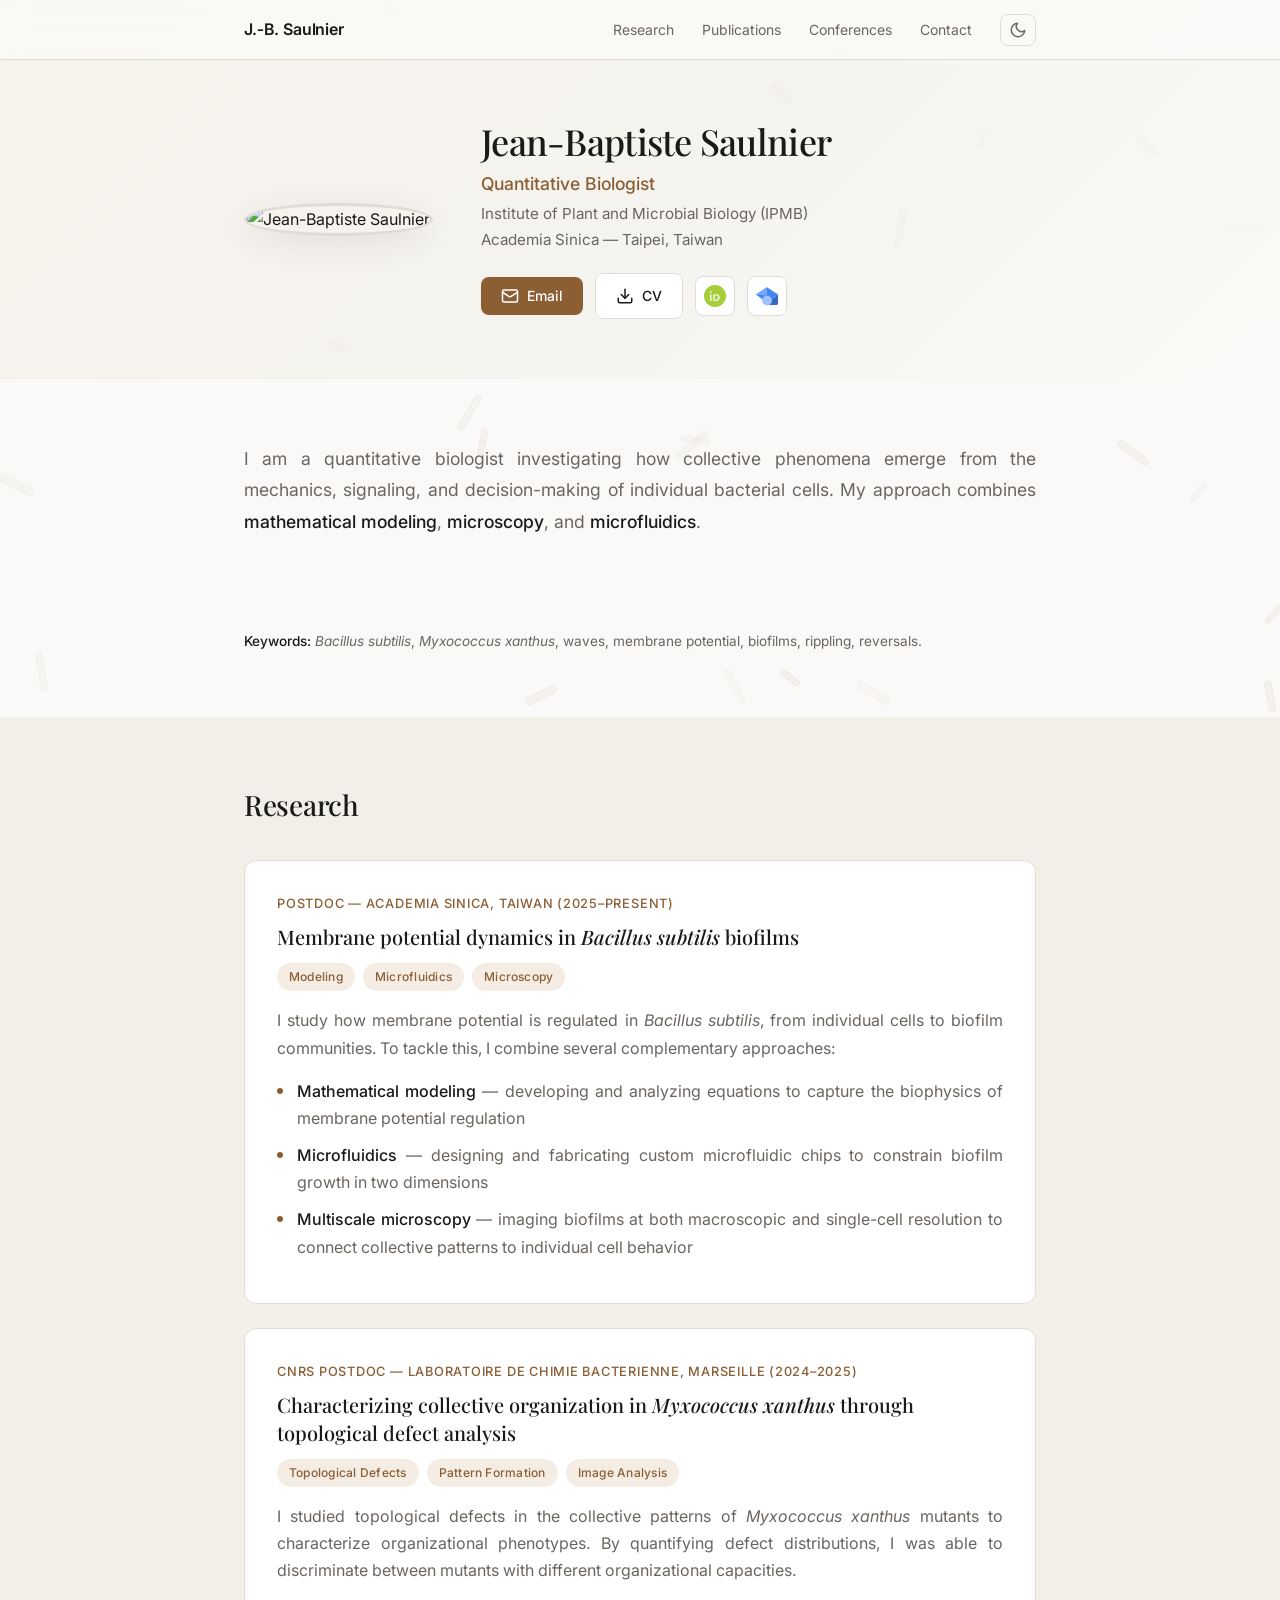
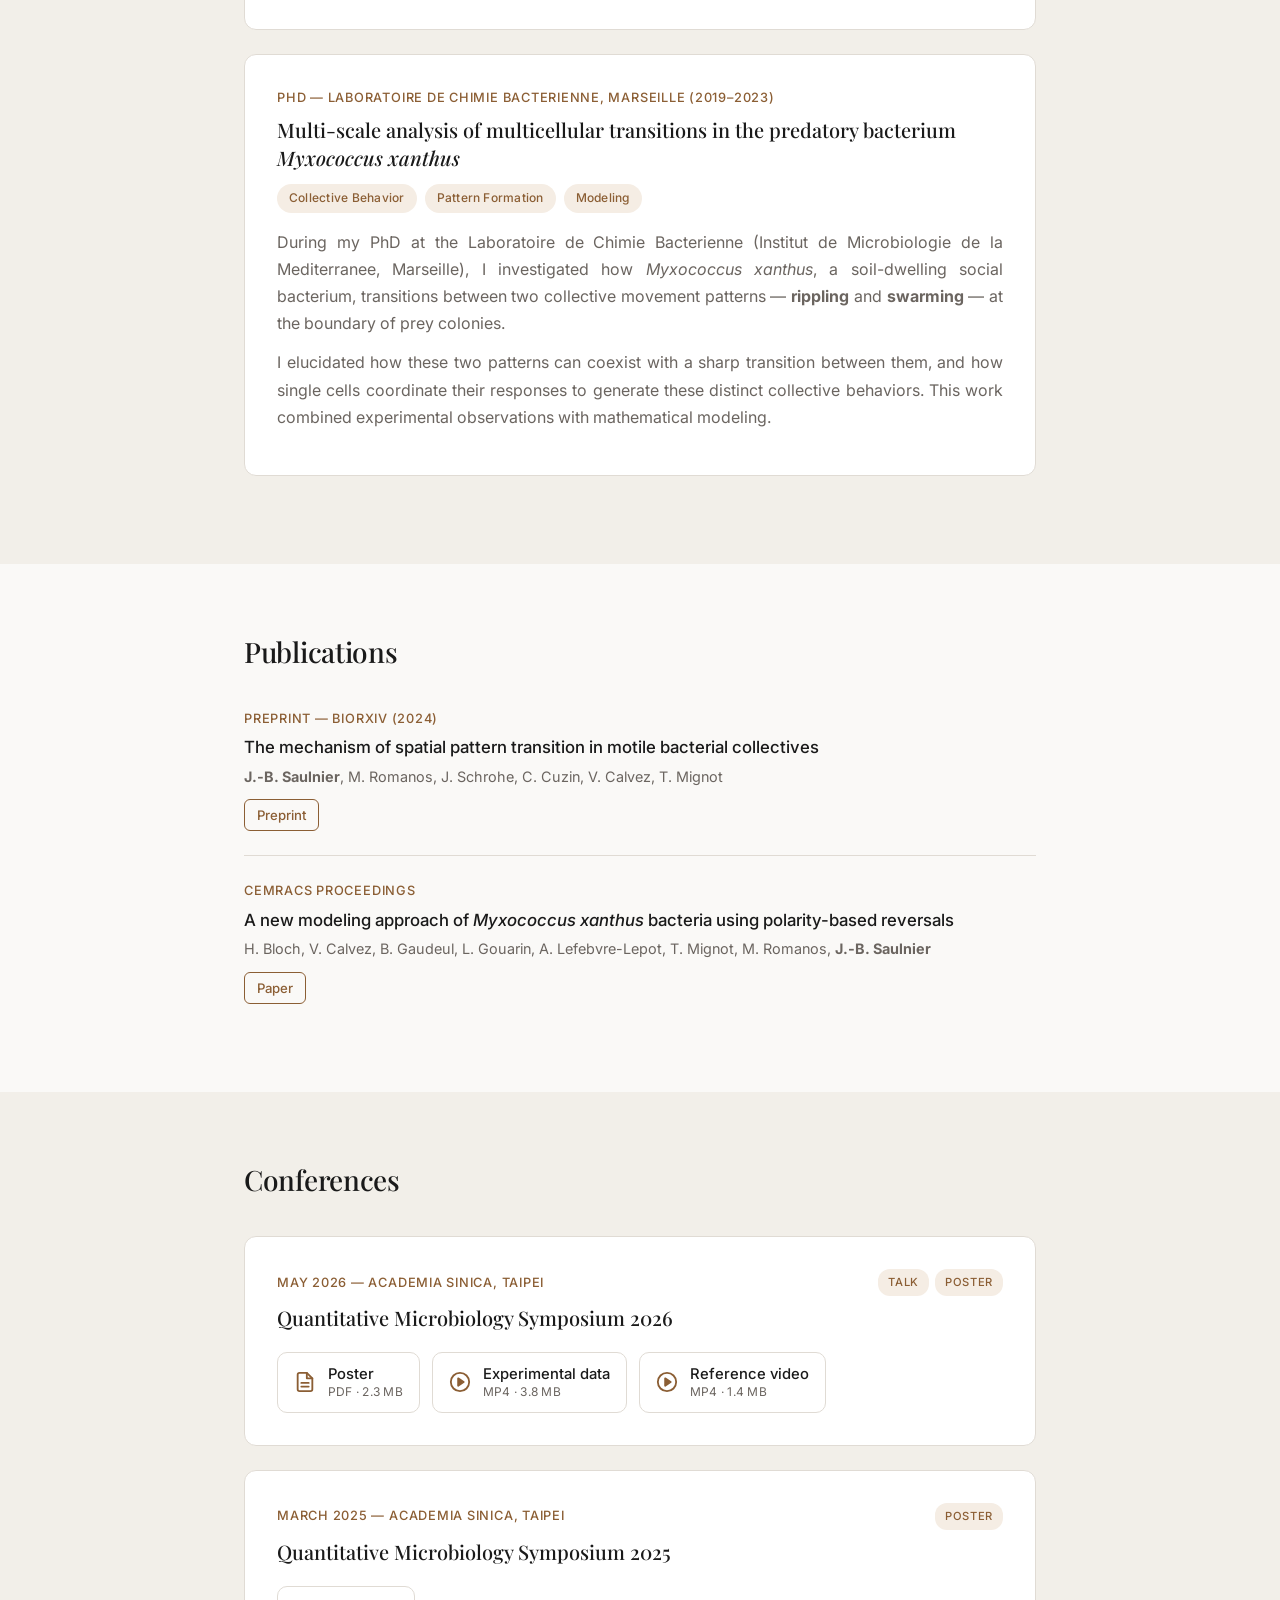
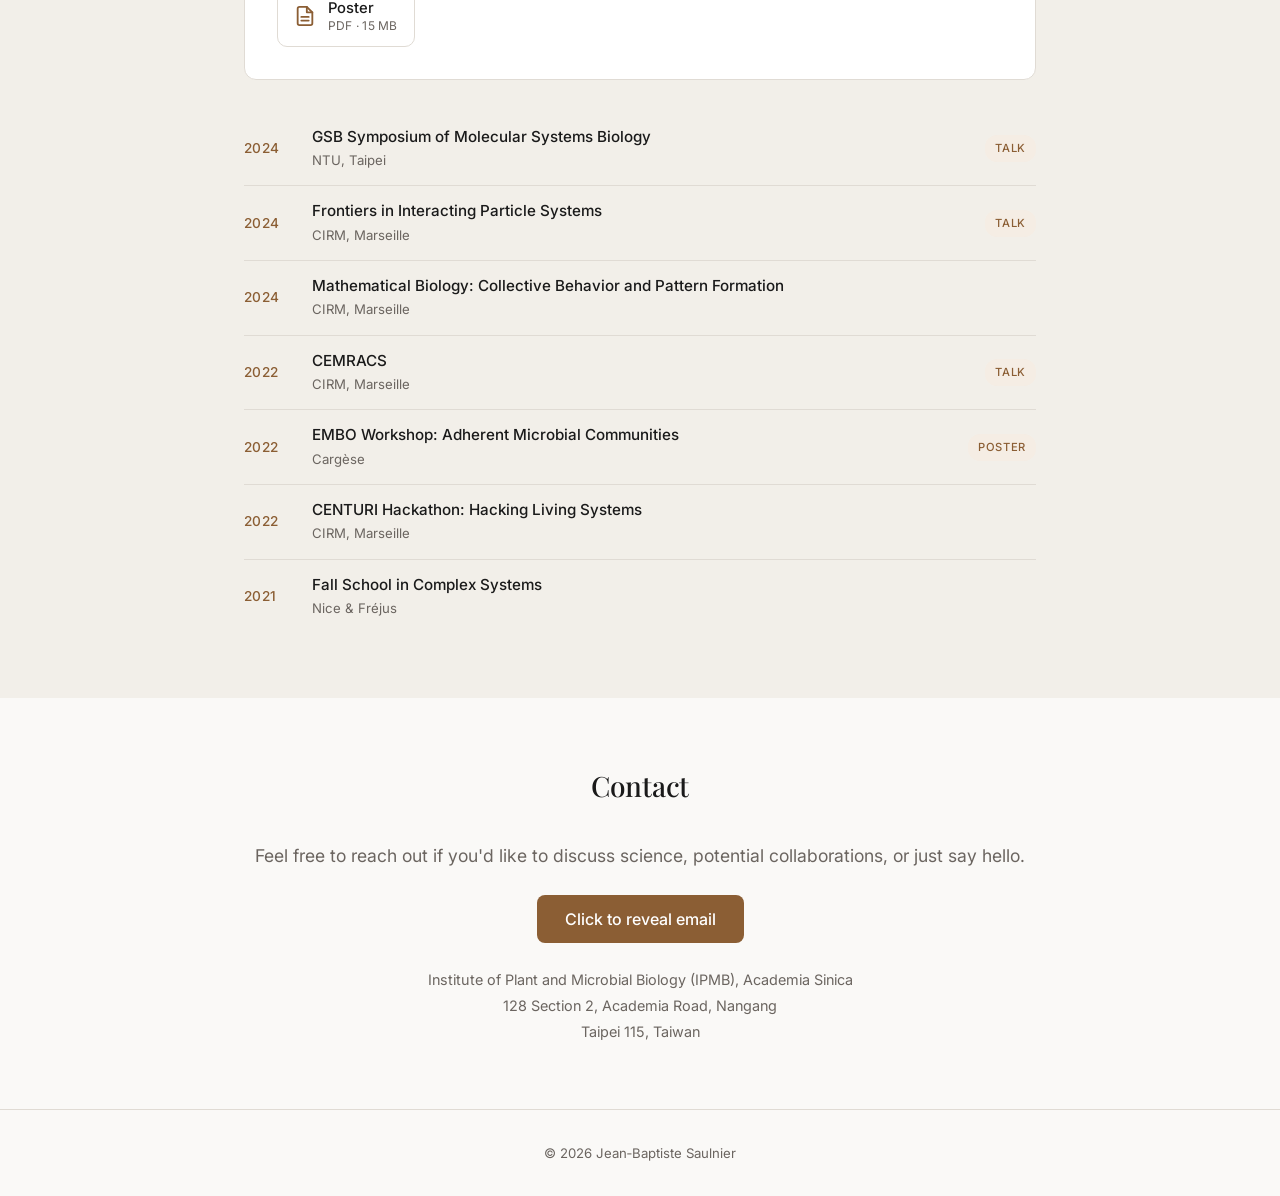
==== commit aaa7c373: "Update homepage content and theme behavior" ====
--- a/index.html
+++ b/index.html
@@ -4,7 +4,7 @@
     <meta charset="UTF-8">
     <meta name="viewport" content="width=device-width, initial-scale=1.0">
     <title>Jean-Baptiste Saulnier — Quantitative Biologist</title>
-    <meta name="description" content="Jean-Baptiste Saulnier, quantitative biologist at Academia Sinica, Taiwan. Membrane potential in Bacillus subtilis biofilms.">
+    <meta name="description" content="Jean-Baptiste Saulnier, quantitative biologist at the Institute of Plant and Microbial Biology (IPMB), Academia Sinica, Taiwan. Membrane potential in Bacillus subtilis biofilms.">
     <link rel="preconnect" href="https://fonts.googleapis.com">
     <link rel="preconnect" href="https://fonts.gstatic.com" crossorigin>
     <link href="https://fonts.googleapis.com/css2?family=Inter:wght@300;400;500;600&family=Playfair+Display:ital,wght@0,500;1,500&display=swap" rel="stylesheet">
@@ -42,7 +42,7 @@
             <div class="hero-text fade-in fade-in-delay-1">
                 <h1>Jean&#8209;Baptiste Saulnier</h1>
                 <p class="hero-title">Quantitative Biologist</p>
-                <p class="hero-affiliation">Institute of Plant and Microbial Biology, Academia Sinica — Taipei, Taiwan</p>
+                <p class="hero-affiliation">Institute of Plant and Microbial Biology (IPMB)<br>Academia Sinica — Taipei, Taiwan</p>
                 <div class="hero-links">
                     <button type="button" class="btn btn-primary" id="email-hero">
                         <svg width="18" height="18" viewBox="0 0 24 24" fill="none" stroke="currentColor" stroke-width="2" stroke-linecap="round" stroke-linejoin="round"><rect x="2" y="4" width="20" height="16" rx="2"/><path d="m22 7-8.97 5.7a1.94 1.94 0 0 1-2.06 0L2 7"/></svg>
@@ -65,9 +65,12 @@
 
     <!-- About -->
     <section class="section" id="about">
-        <div class="container">
+        <div class="container about-content">
             <p class="about-text fade-in">
-                I am a quantitative biologist investigating how coordinated group phenomena emerge from the mechanics, signaling, and decision-making of individual bacterial cells. My approach combines <strong>mathematical modeling</strong>, <strong>microscopy</strong>, and <strong>microfluidics</strong>.
+                I am a quantitative biologist investigating how collective phenomena emerge from the mechanics, signaling, and decision-making of individual bacterial cells. My approach combines <strong>mathematical modeling</strong>, <strong>microscopy</strong>, and <strong>microfluidics</strong>.
+            </p>
+            <p class="about-keywords fade-in">
+                <strong>Keywords:</strong> <em>Bacillus subtilis</em>, <em>Myxococcus xanthus</em>, waves, membrane potential, biofilms, rippling, reversals.
             </p>
         </div>
     </section>
@@ -81,7 +84,6 @@
                 <div class="research-label">Postdoc — Academia Sinica, Taiwan (2025–present)</div>
                 <h3>Membrane potential dynamics in <em>Bacillus subtilis</em> biofilms</h3>
                 <div class="tags">
-                    <span class="tag">Biophysics</span>
                     <span class="tag">Modeling</span>
                     <span class="tag">Microfluidics</span>
                     <span class="tag">Microscopy</span>
@@ -224,6 +226,14 @@
                 <li class="conf-list-item">
                     <span class="conf-list-year">2024</span>
                     <div class="conf-list-text">
+                        <span class="conf-list-title">GSB Symposium of Molecular Systems Biology</span>
+                        <span class="conf-list-location">NTU, Taipei</span>
+                    </div>
+                    <span class="conf-list-role">Talk</span>
+                </li>
+                <li class="conf-list-item">
+                    <span class="conf-list-year">2024</span>
+                    <div class="conf-list-text">
                         <span class="conf-list-title">Frontiers in Interacting Particle Systems</span>
                         <span class="conf-list-location">CIRM, Marseille</span>
                     </div>
@@ -281,7 +291,7 @@
                 Click to reveal email
             </button>
             <p class="contact-address fade-in">
-                Institute of Plant and Microbial Biology, Academia Sinica<br>
+                Institute of Plant and Microbial Biology (IPMB), Academia Sinica<br>
                 128 Section 2, Academia Road, Nangang<br>
                 Taipei 115, Taiwan
             </p>
--- a/style.css
+++ b/style.css
@@ -18,7 +18,7 @@
     --color-shadow: rgba(139, 94, 52, 0.15);
     --font-sans: 'Inter', -apple-system, BlinkMacSystemFont, 'Segoe UI', sans-serif;
     --font-serif: 'Playfair Display', Georgia, serif;
-    --max-width: 780px;
+    --max-width: 840px;
     --nav-height: 60px;
 }
 
@@ -148,10 +148,10 @@
     border-color: var(--color-accent);
 }
 
-[data-theme="light"] .icon-moon { display: none; }
-[data-theme="dark"] .icon-sun { display: none; }
-[data-theme="light"] .icon-sun { display: block; }
-[data-theme="dark"] .icon-moon { display: block; }
+[data-theme="light"] .icon-sun { display: none; }
+[data-theme="dark"] .icon-moon { display: none; }
+[data-theme="light"] .icon-moon { display: block; }
+[data-theme="dark"] .icon-sun { display: block; }
 
 /* ============================
    Hero
@@ -346,14 +346,37 @@
 /* ============================
    About
    ============================ */
+.about-content {
+    min-height: 210px;
+    display: flex;
+    flex-direction: column;
+    justify-content: space-between;
+}
+
 .about-text {
     font-size: 1.1rem;
     line-height: 1.8;
     color: var(--color-text-light);
-    max-width: 640px;
+    max-width: 100%;
+    text-align: justify;
+    text-align-last: left;
 }
 
 .about-text strong {
+    color: var(--color-text);
+    font-weight: 500;
+}
+
+.about-keywords {
+    max-width: 100%;
+    margin-top: 36px;
+    color: var(--color-text-light);
+    font-size: 0.85rem;
+    line-height: 1.6;
+    white-space: nowrap;
+}
+
+.about-keywords strong {
     color: var(--color-text);
     font-weight: 500;
 }
@@ -416,6 +439,13 @@
 .research-card p {
     color: var(--color-text-light);
     margin-bottom: 12px;
+    text-align: justify;
+    text-align-last: left;
+}
+
+.conf-card p {
+    text-align: justify;
+    text-align-last: left;
 }
 
 .research-card ul {
@@ -428,6 +458,8 @@
     padding-left: 20px;
     margin-bottom: 10px;
     color: var(--color-text-light);
+    text-align: justify;
+    text-align-last: left;
 }
 
 .research-card ul li::before {
@@ -736,6 +768,10 @@
    Responsive
    ============================ */
 @media (max-width: 640px) {
+    .about-keywords {
+        white-space: normal;
+    }
+
     .hero-content {
         flex-direction: column;
         text-align: center;
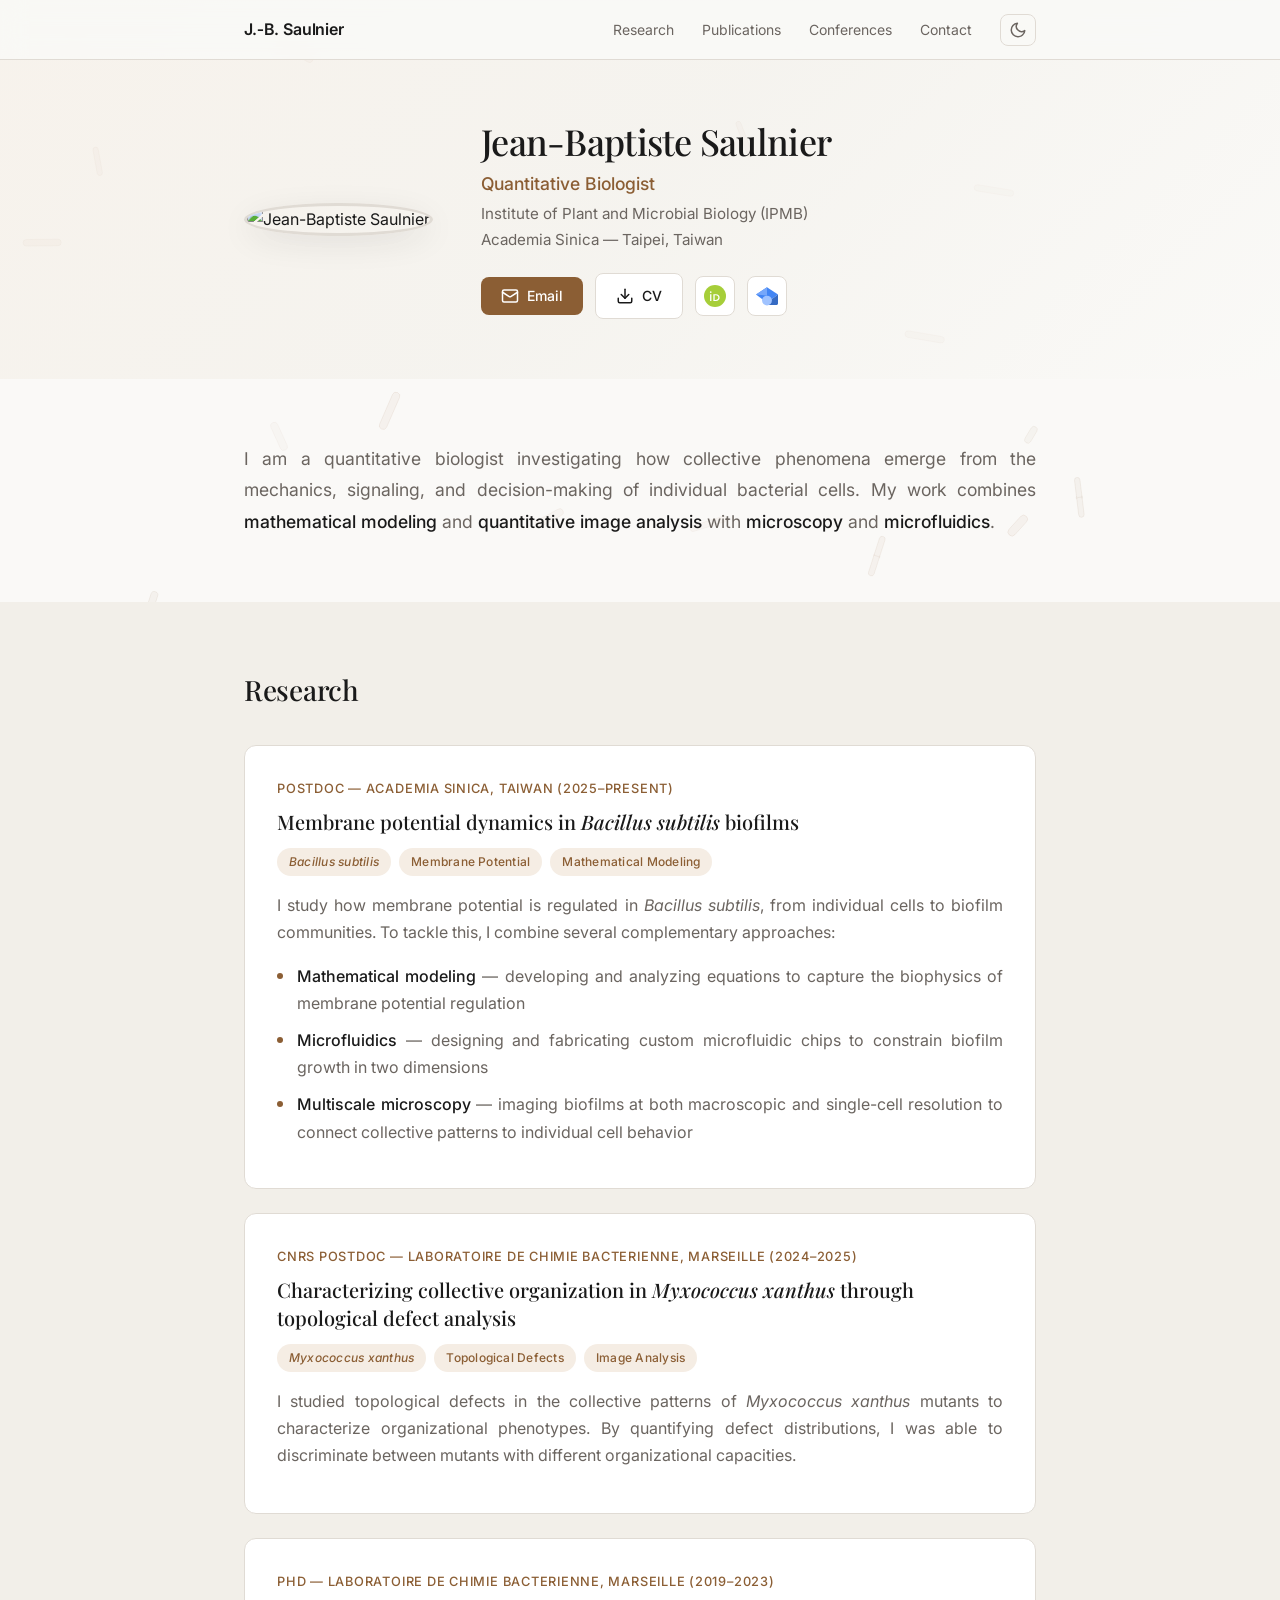
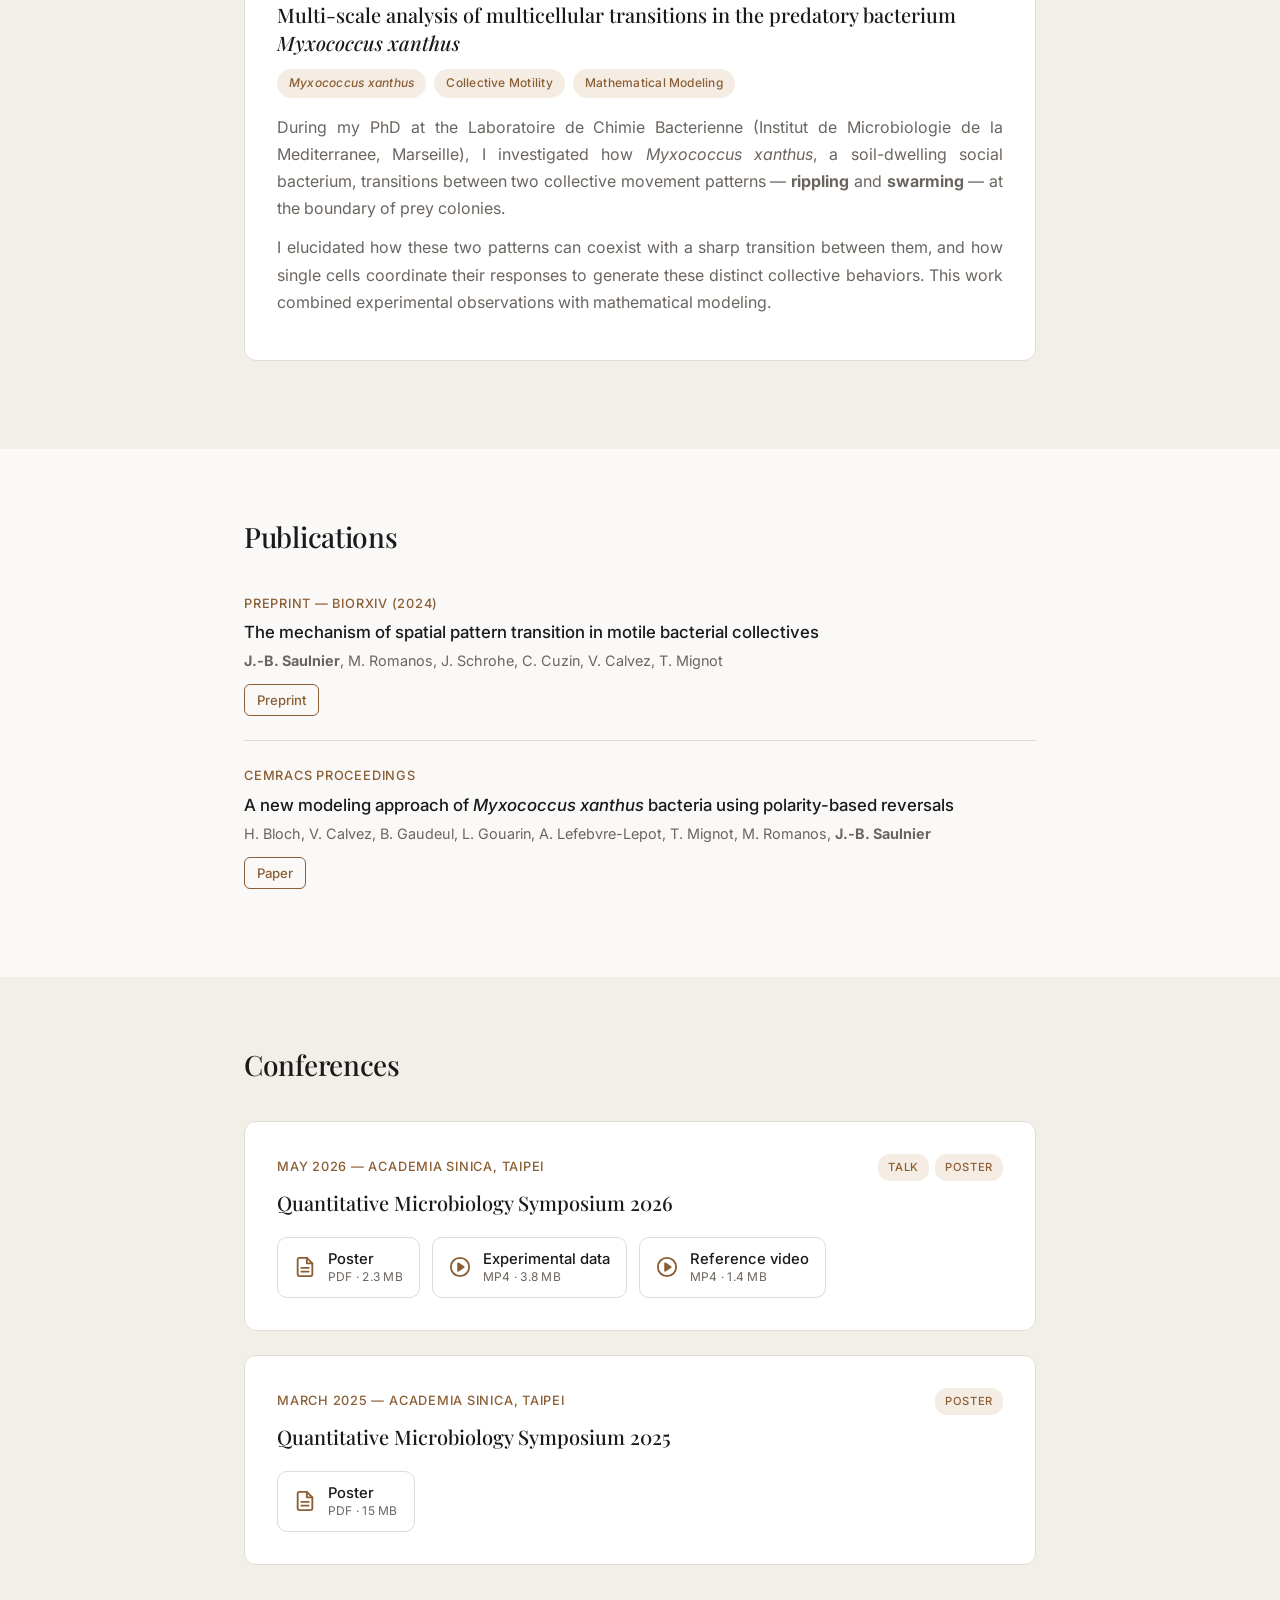
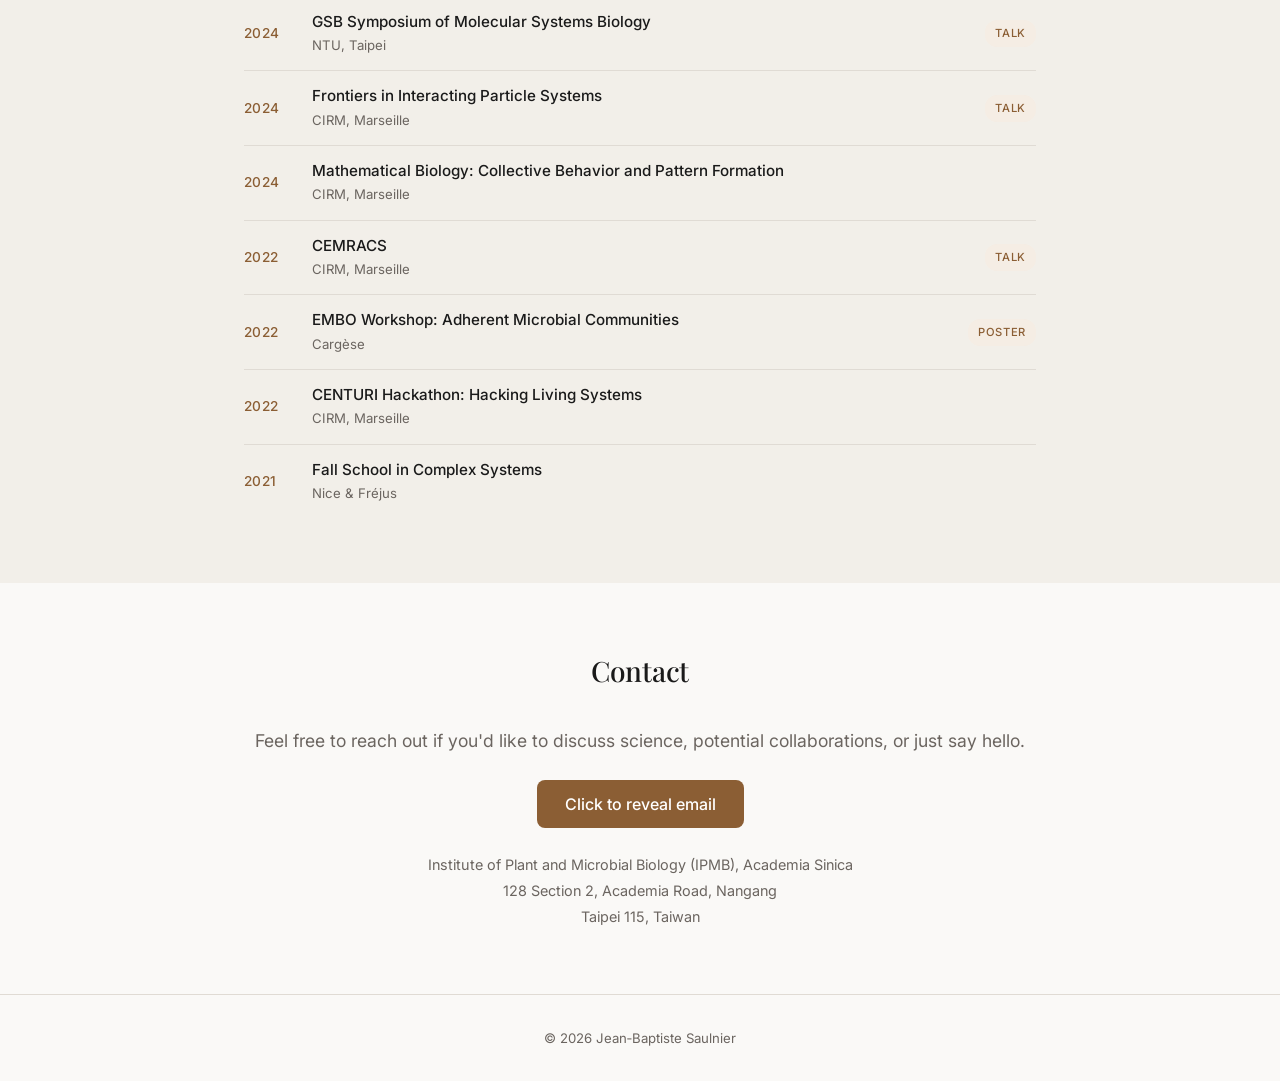
==== commit a0c35614: "Refine research summary and tags" ====
--- a/index.html
+++ b/index.html
@@ -65,12 +65,9 @@
 
     <!-- About -->
     <section class="section" id="about">
-        <div class="container about-content">
+        <div class="container">
             <p class="about-text fade-in">
-                I am a quantitative biologist investigating how collective phenomena emerge from the mechanics, signaling, and decision-making of individual bacterial cells. My approach combines <strong>mathematical modeling</strong>, <strong>microscopy</strong>, and <strong>microfluidics</strong>.
-            </p>
-            <p class="about-keywords fade-in">
-                <strong>Keywords:</strong> <em>Bacillus subtilis</em>, <em>Myxococcus xanthus</em>, waves, membrane potential, biofilms, rippling, reversals.
+                I am a quantitative biologist investigating how collective phenomena emerge from the mechanics, signaling, and decision-making of individual bacterial cells. My work combines <strong>mathematical modeling</strong> and <strong>quantitative image analysis</strong> with <strong>microscopy</strong> and <strong>microfluidics</strong>.
             </p>
         </div>
     </section>
@@ -84,9 +81,9 @@
                 <div class="research-label">Postdoc — Academia Sinica, Taiwan (2025–present)</div>
                 <h3>Membrane potential dynamics in <em>Bacillus subtilis</em> biofilms</h3>
                 <div class="tags">
-                    <span class="tag">Modeling</span>
-                    <span class="tag">Microfluidics</span>
-                    <span class="tag">Microscopy</span>
+                    <span class="tag"><em>Bacillus subtilis</em></span>
+                    <span class="tag">Membrane Potential</span>
+                    <span class="tag">Mathematical Modeling</span>
                 </div>
                 <p>
                     I study how membrane potential is regulated in <em>Bacillus subtilis</em>, from individual cells to biofilm communities. To tackle this, I combine several complementary approaches:
@@ -102,8 +99,8 @@
                 <div class="research-label">CNRS Postdoc — Laboratoire de Chimie Bacterienne, Marseille (2024–2025)</div>
                 <h3>Characterizing collective organization in <em>Myxococcus xanthus</em> through topological defect analysis</h3>
                 <div class="tags">
+                    <span class="tag"><em>Myxococcus xanthus</em></span>
                     <span class="tag">Topological Defects</span>
-                    <span class="tag">Pattern Formation</span>
                     <span class="tag">Image Analysis</span>
                 </div>
                 <p>
@@ -115,9 +112,9 @@
                 <div class="research-label">PhD — Laboratoire de Chimie Bacterienne, Marseille (2019–2023)</div>
                 <h3>Multi-scale analysis of multicellular transitions in the predatory bacterium <em>Myxococcus xanthus</em></h3>
                 <div class="tags">
-                    <span class="tag">Collective Behavior</span>
-                    <span class="tag">Pattern Formation</span>
-                    <span class="tag">Modeling</span>
+                    <span class="tag"><em>Myxococcus xanthus</em></span>
+                    <span class="tag">Collective Motility</span>
+                    <span class="tag">Mathematical Modeling</span>
                 </div>
                 <p>
                     During my PhD at the Laboratoire de Chimie Bacterienne (Institut de Microbiologie de la Mediterranee, Marseille), I investigated how <em>Myxococcus xanthus</em>, a soil-dwelling social bacterium, transitions between two collective movement patterns — <strong>rippling</strong> and <strong>swarming</strong> — at the boundary of prey colonies.
--- a/style.css
+++ b/style.css
@@ -346,13 +346,6 @@
 /* ============================
    About
    ============================ */
-.about-content {
-    min-height: 210px;
-    display: flex;
-    flex-direction: column;
-    justify-content: space-between;
-}
-
 .about-text {
     font-size: 1.1rem;
     line-height: 1.8;
@@ -363,20 +356,6 @@
 }
 
 .about-text strong {
-    color: var(--color-text);
-    font-weight: 500;
-}
-
-.about-keywords {
-    max-width: 100%;
-    margin-top: 36px;
-    color: var(--color-text-light);
-    font-size: 0.85rem;
-    line-height: 1.6;
-    white-space: nowrap;
-}
-
-.about-keywords strong {
     color: var(--color-text);
     font-weight: 500;
 }
@@ -768,10 +747,6 @@
    Responsive
    ============================ */
 @media (max-width: 640px) {
-    .about-keywords {
-        white-space: normal;
-    }
-
     .hero-content {
         flex-direction: column;
         text-align: center;
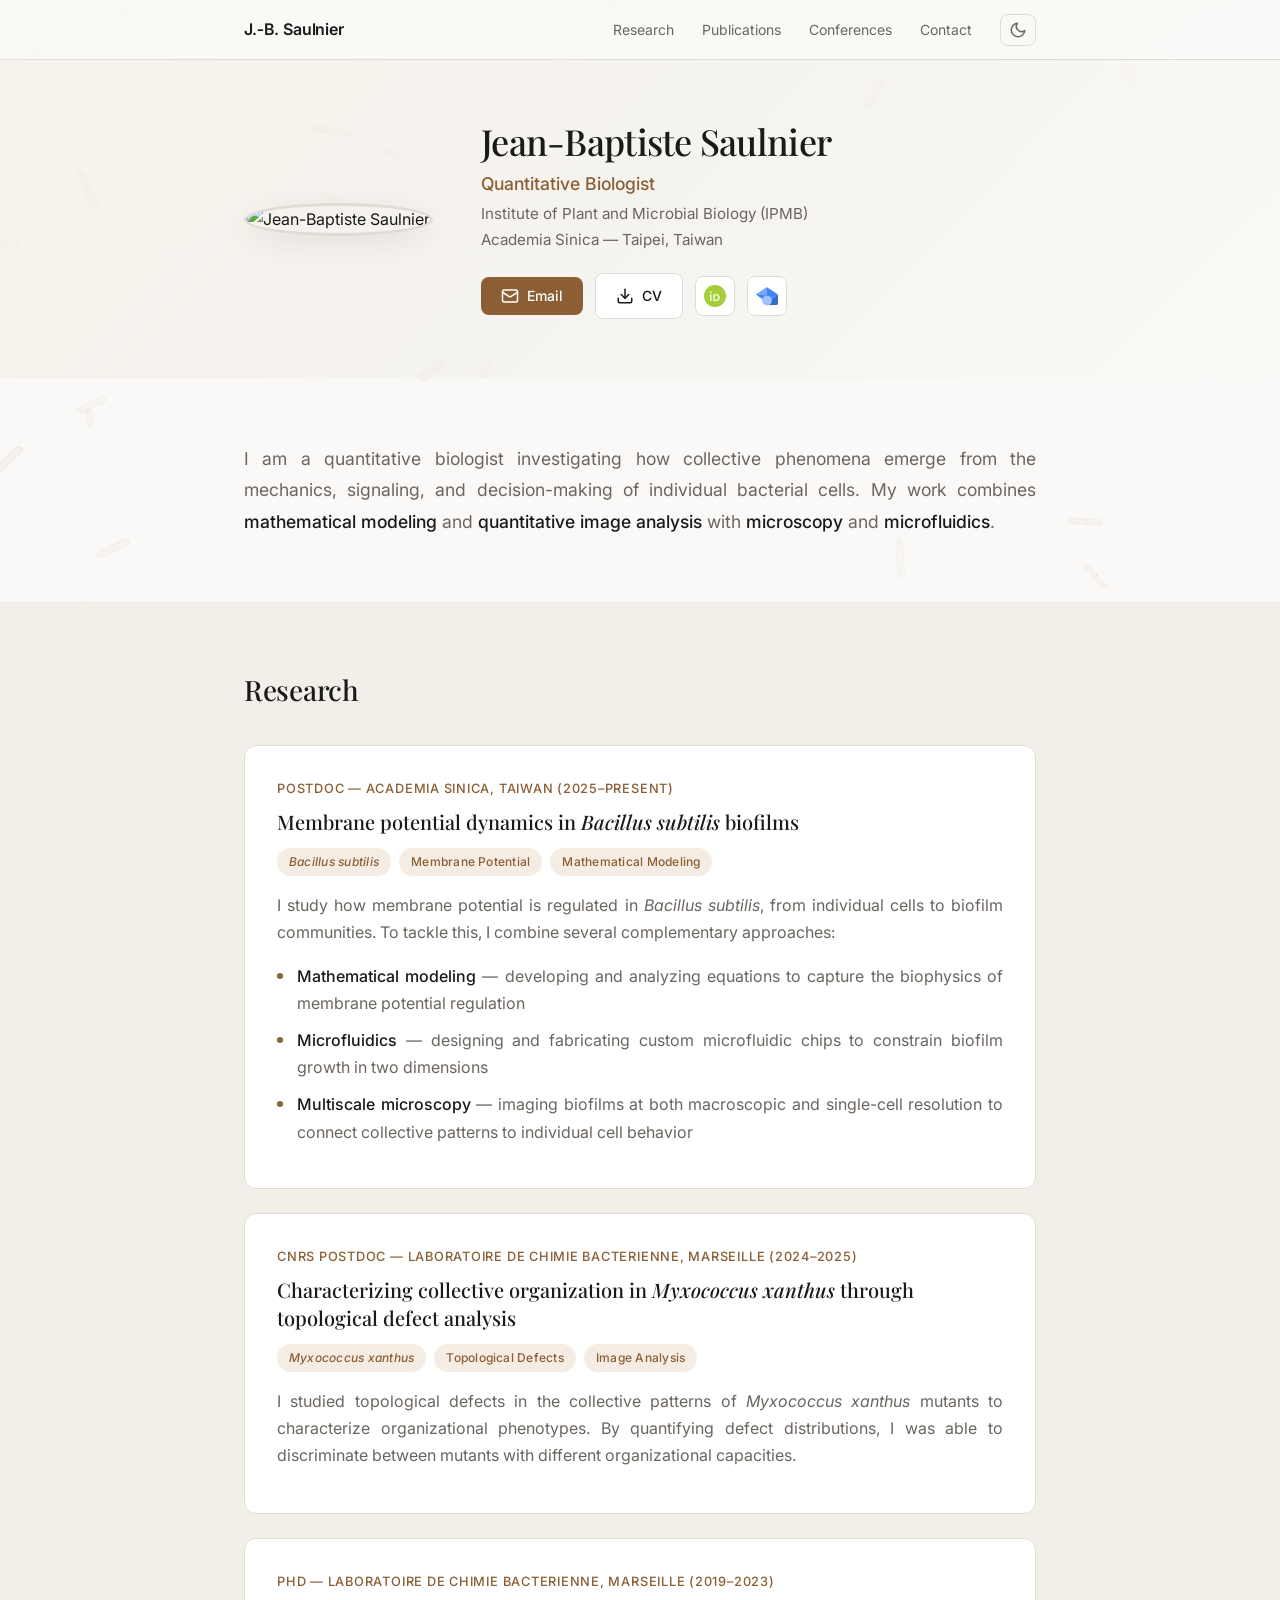
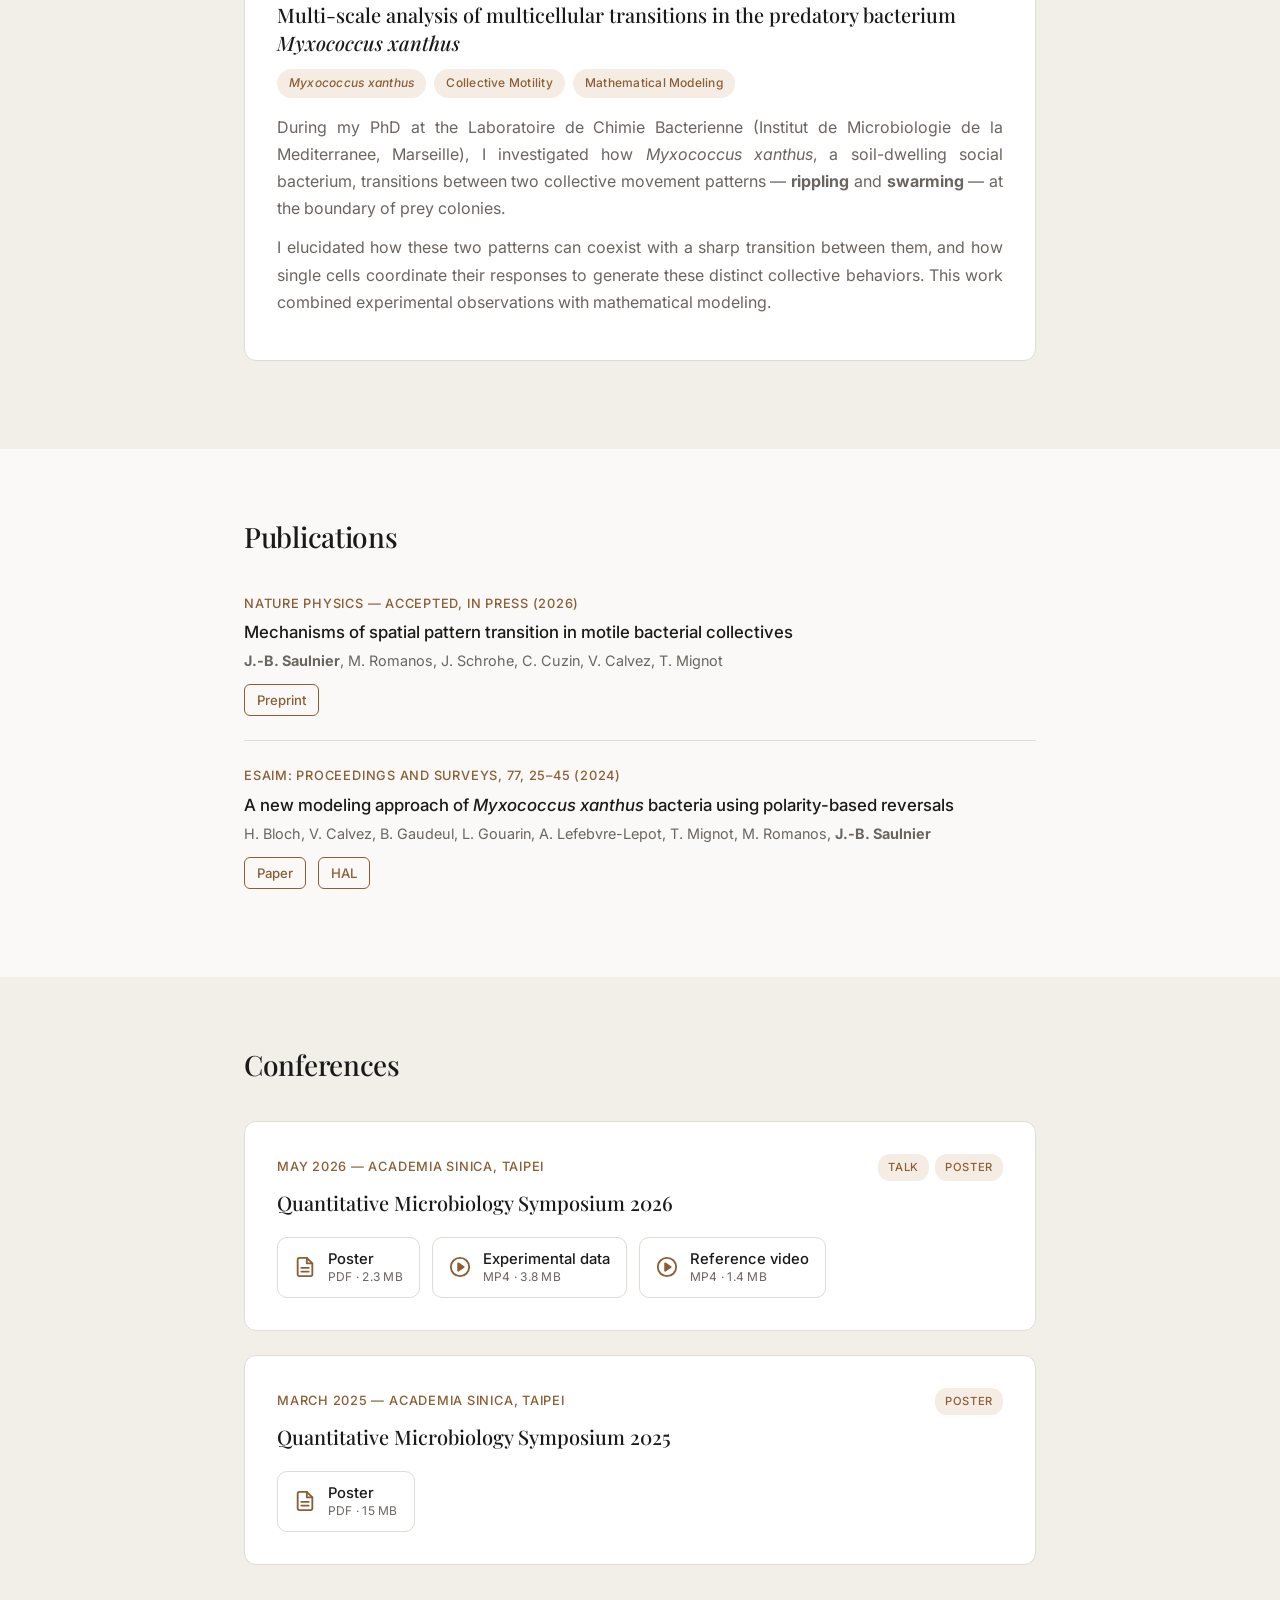
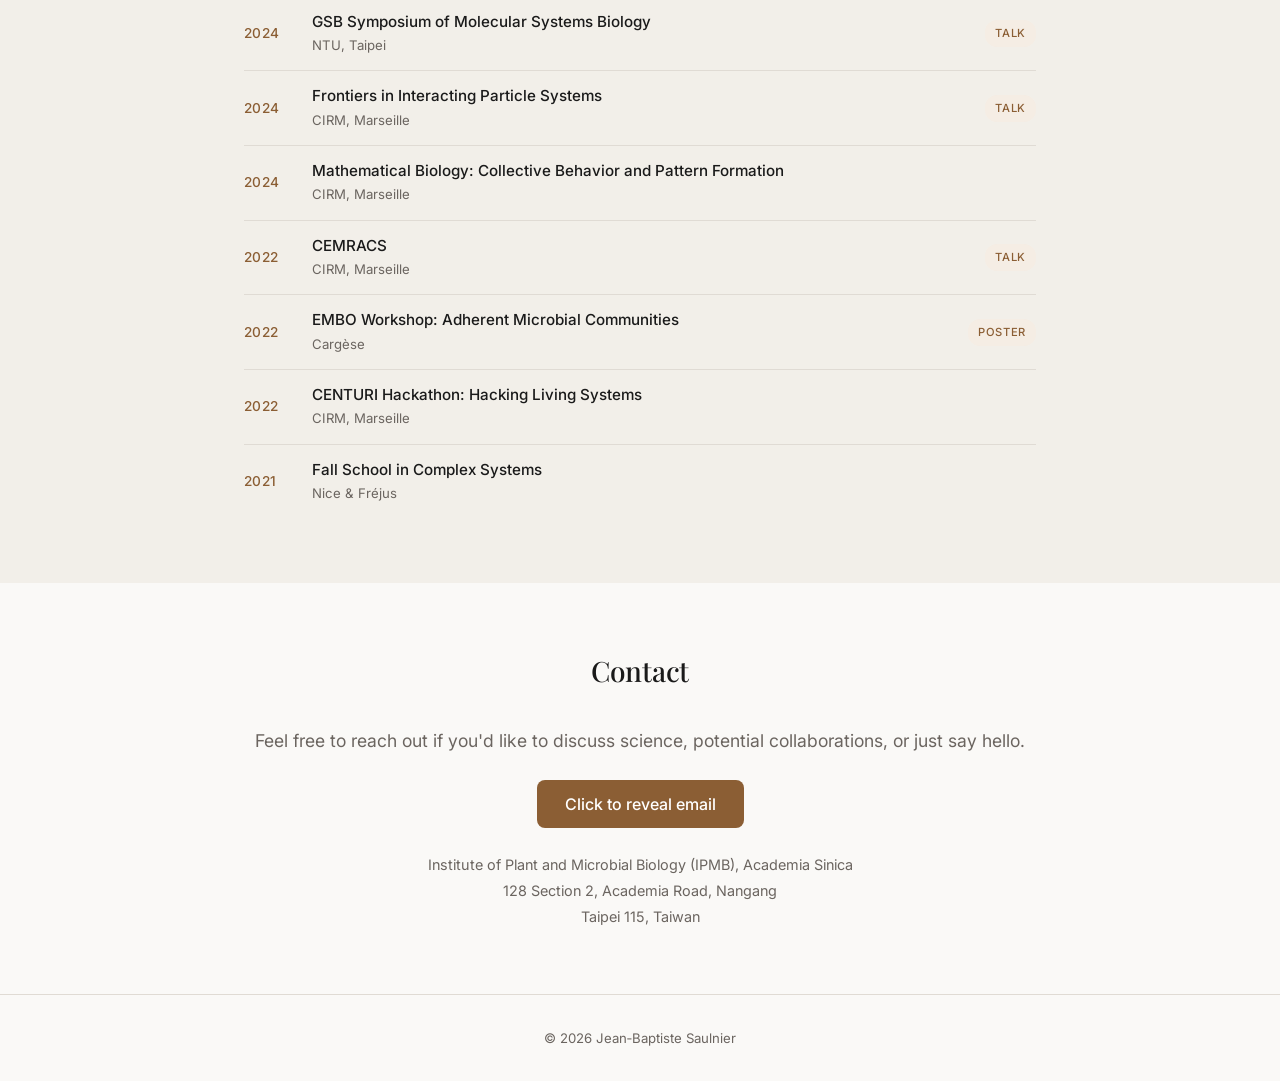
==== commit e3216539: "Update publications: Nature Physics acceptance and published ESAIM reference The pattern-transition " ====
--- a/index.html
+++ b/index.html
@@ -133,9 +133,9 @@
 
             <ol class="pub-list">
                 <li class="pub-item fade-in">
-                    <div class="pub-journal">Preprint — bioRxiv (2024)</div>
+                    <div class="pub-journal">Nature Physics — accepted, in press (2026)</div>
                     <p class="pub-title">
-                        The mechanism of spatial pattern transition in motile bacterial collectives
+                        Mechanisms of spatial pattern transition in motile bacterial collectives
                     </p>
                     <p class="pub-authors">
                         <strong>J.&#8209;B. Saulnier</strong>, M. Romanos, J. Schrohe, C. Cuzin, V. Calvez, T. Mignot
@@ -146,7 +146,7 @@
                 </li>
 
                 <li class="pub-item fade-in">
-                    <div class="pub-journal">CEMRACS Proceedings</div>
+                    <div class="pub-journal">ESAIM: Proceedings and Surveys, 77, 25–45 (2024)</div>
                     <p class="pub-title">
                         A new modeling approach of <em>Myxococcus xanthus</em> bacteria using polarity-based reversals
                     </p>
@@ -154,7 +154,8 @@
                         H. Bloch, V. Calvez, B. Gaudeul, L. Gouarin, A. Lefebvre-Lepot, T. Mignot, M. Romanos, <strong>J.&#8209;B. Saulnier</strong>
                     </p>
                     <div class="pub-links">
-                        <a href="https://cnrs.hal.science/hal-04102694/" target="_blank" rel="noopener" class="pub-link">Paper</a>
+                        <a href="https://doi.org/10.1051/proc/202477025" target="_blank" rel="noopener" class="pub-link">Paper</a>
+                        <a href="https://cnrs.hal.science/hal-04102694/" target="_blank" rel="noopener" class="pub-link">HAL</a>
                     </div>
                 </li>
             </ol>
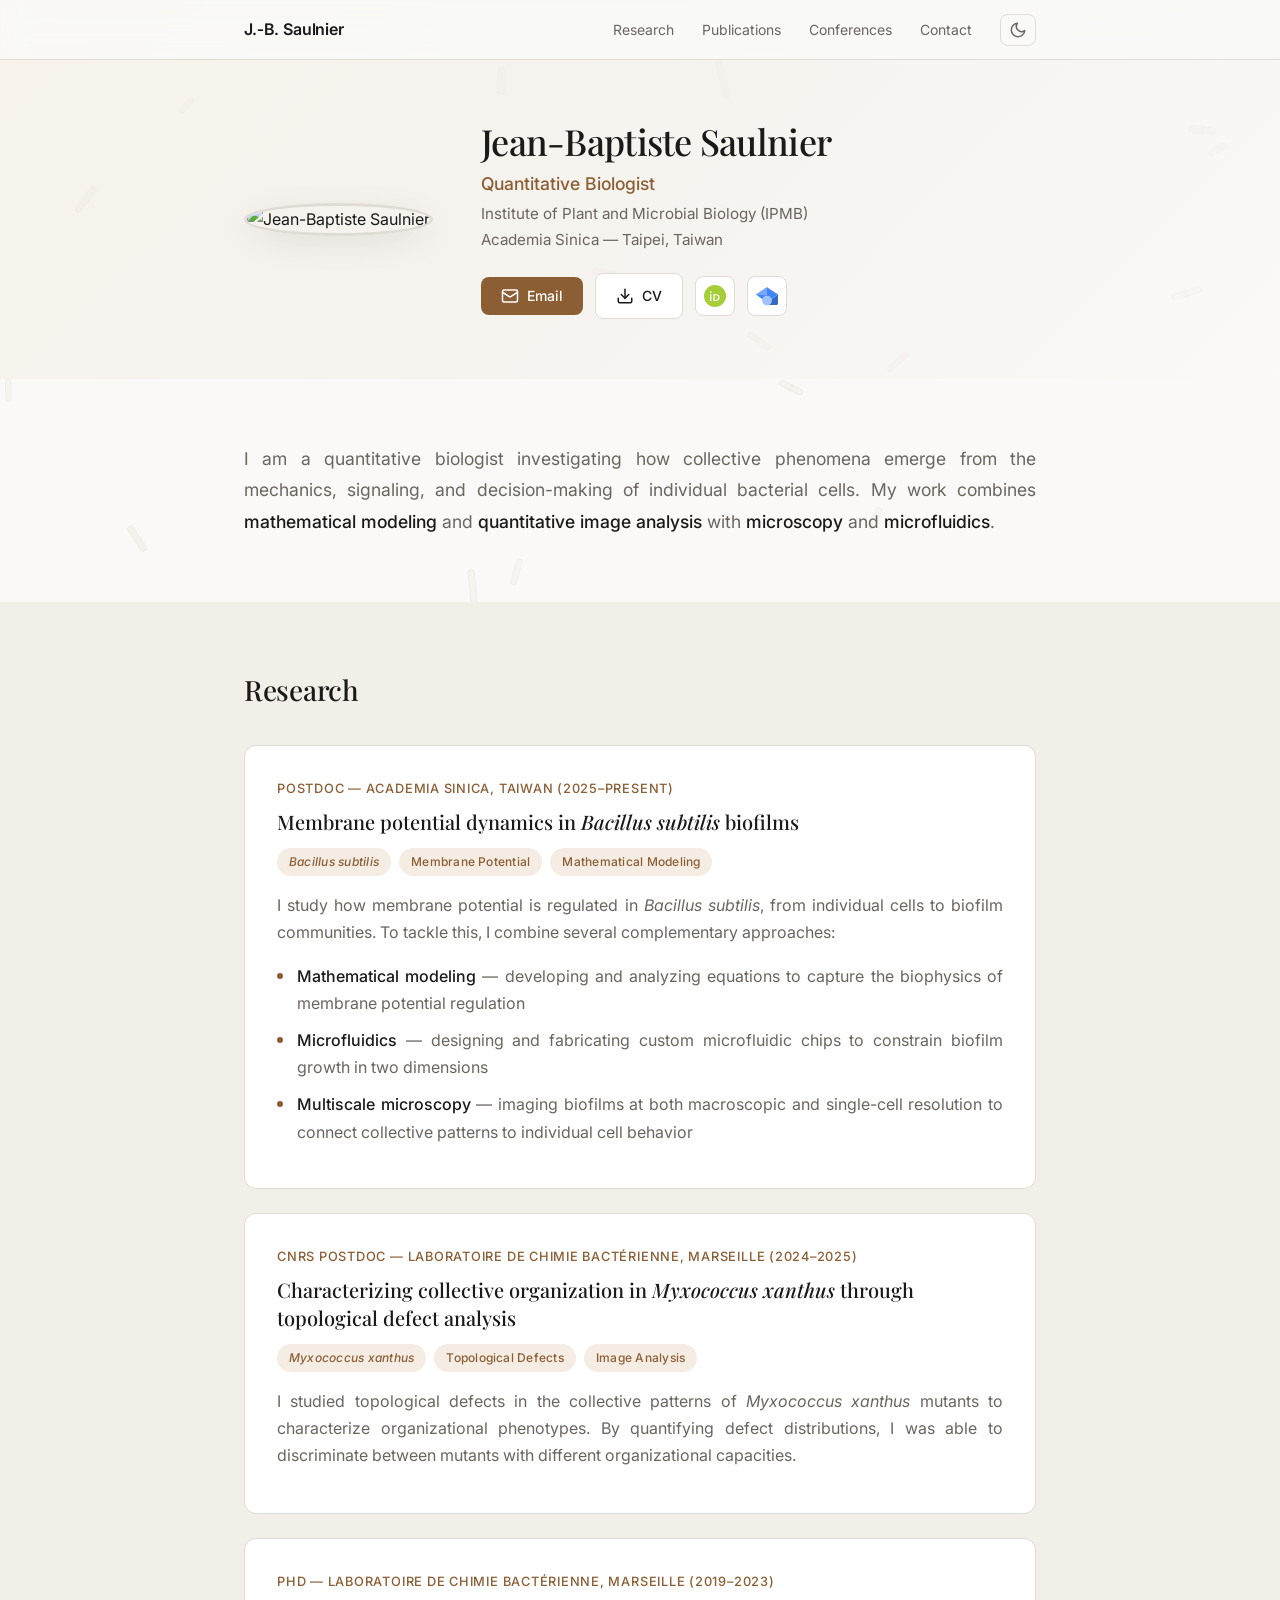
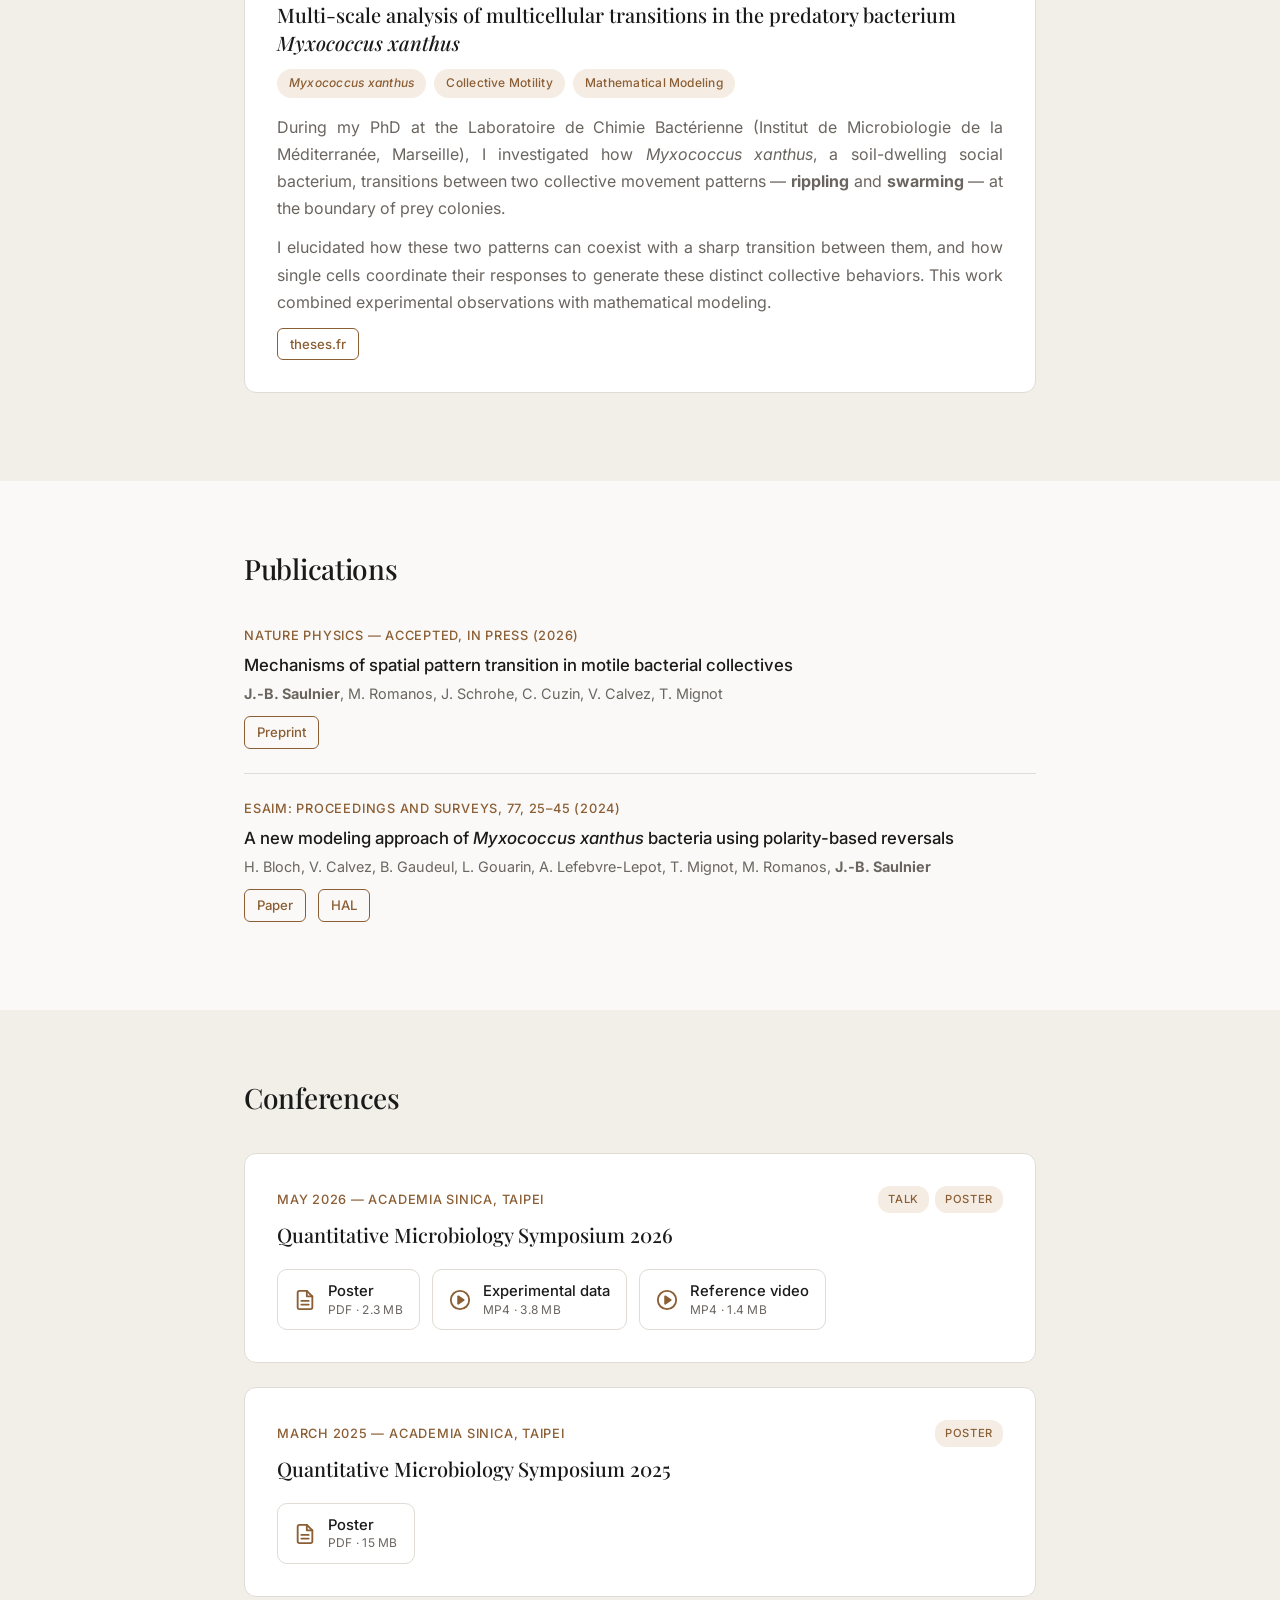
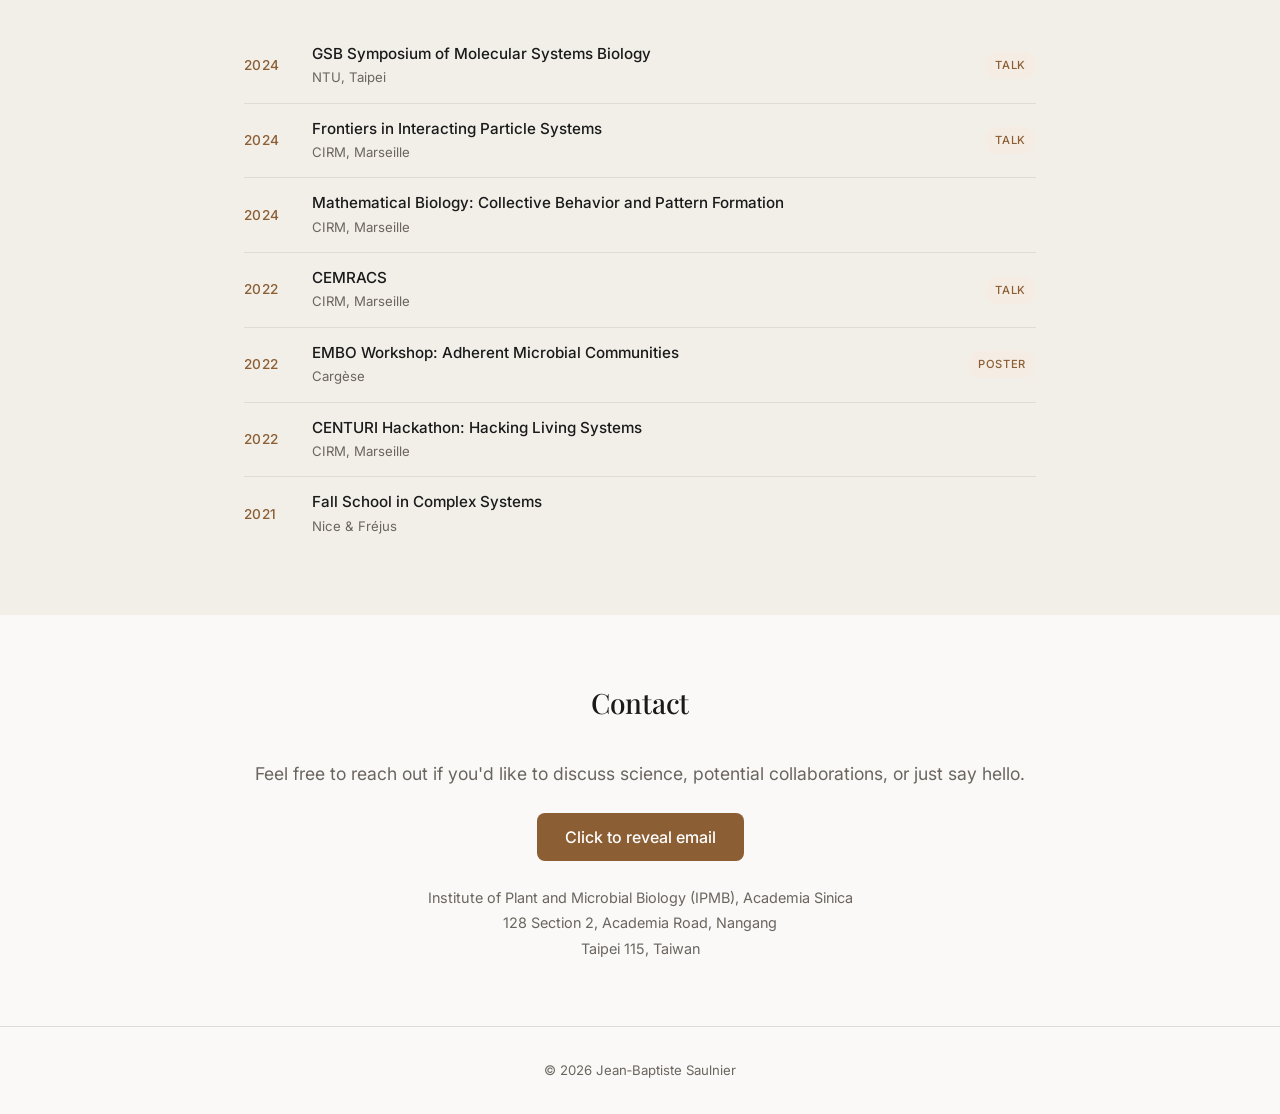
==== commit 1265f33e: "Link the PhD entry to its theses.fr record and restore the French accents The research card already " ====
--- a/index.html
+++ b/index.html
@@ -96,7 +96,7 @@
             </div>
 
             <div class="research-card fade-in">
-                <div class="research-label">CNRS Postdoc — Laboratoire de Chimie Bacterienne, Marseille (2024–2025)</div>
+                <div class="research-label">CNRS Postdoc — Laboratoire de Chimie Bactérienne, Marseille (2024–2025)</div>
                 <h3>Characterizing collective organization in <em>Myxococcus xanthus</em> through topological defect analysis</h3>
                 <div class="tags">
                     <span class="tag"><em>Myxococcus xanthus</em></span>
@@ -109,7 +109,7 @@
             </div>
 
             <div class="research-card fade-in">
-                <div class="research-label">PhD — Laboratoire de Chimie Bacterienne, Marseille (2019–2023)</div>
+                <div class="research-label">PhD — Laboratoire de Chimie Bactérienne, Marseille (2019–2023)</div>
                 <h3>Multi-scale analysis of multicellular transitions in the predatory bacterium <em>Myxococcus xanthus</em></h3>
                 <div class="tags">
                     <span class="tag"><em>Myxococcus xanthus</em></span>
@@ -117,11 +117,14 @@
                     <span class="tag">Mathematical Modeling</span>
                 </div>
                 <p>
-                    During my PhD at the Laboratoire de Chimie Bacterienne (Institut de Microbiologie de la Mediterranee, Marseille), I investigated how <em>Myxococcus xanthus</em>, a soil-dwelling social bacterium, transitions between two collective movement patterns — <strong>rippling</strong> and <strong>swarming</strong> — at the boundary of prey colonies.
+                    During my PhD at the Laboratoire de Chimie Bactérienne (Institut de Microbiologie de la Méditerranée, Marseille), I investigated how <em>Myxococcus xanthus</em>, a soil-dwelling social bacterium, transitions between two collective movement patterns — <strong>rippling</strong> and <strong>swarming</strong> — at the boundary of prey colonies.
                 </p>
                 <p>
                     I elucidated how these two patterns can coexist with a sharp transition between them, and how single cells coordinate their responses to generate these distinct collective behaviors. This work combined experimental observations with mathematical modeling.
                 </p>
+                <div class="pub-links">
+                    <a href="https://theses.fr/2023AIXM0585" target="_blank" rel="noopener" class="pub-link">theses.fr</a>
+                </div>
             </div>
         </div>
     </section>
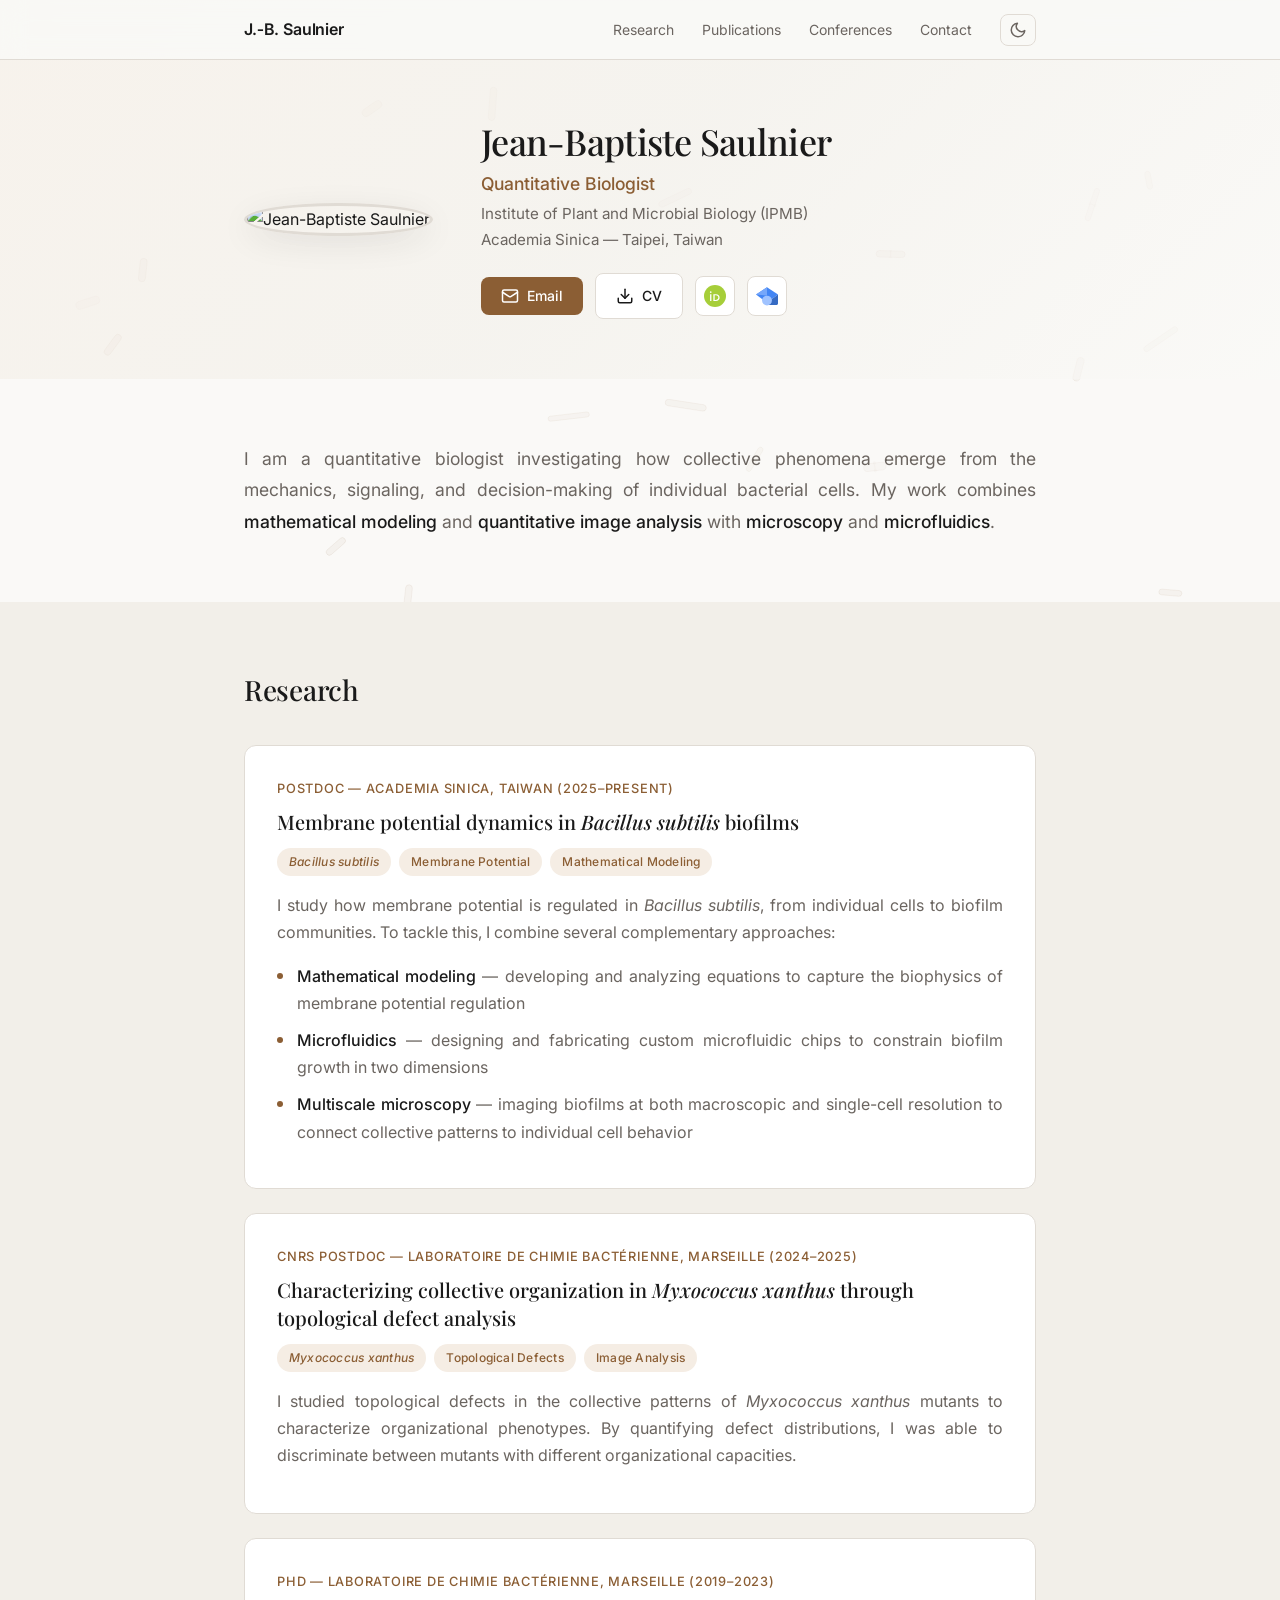
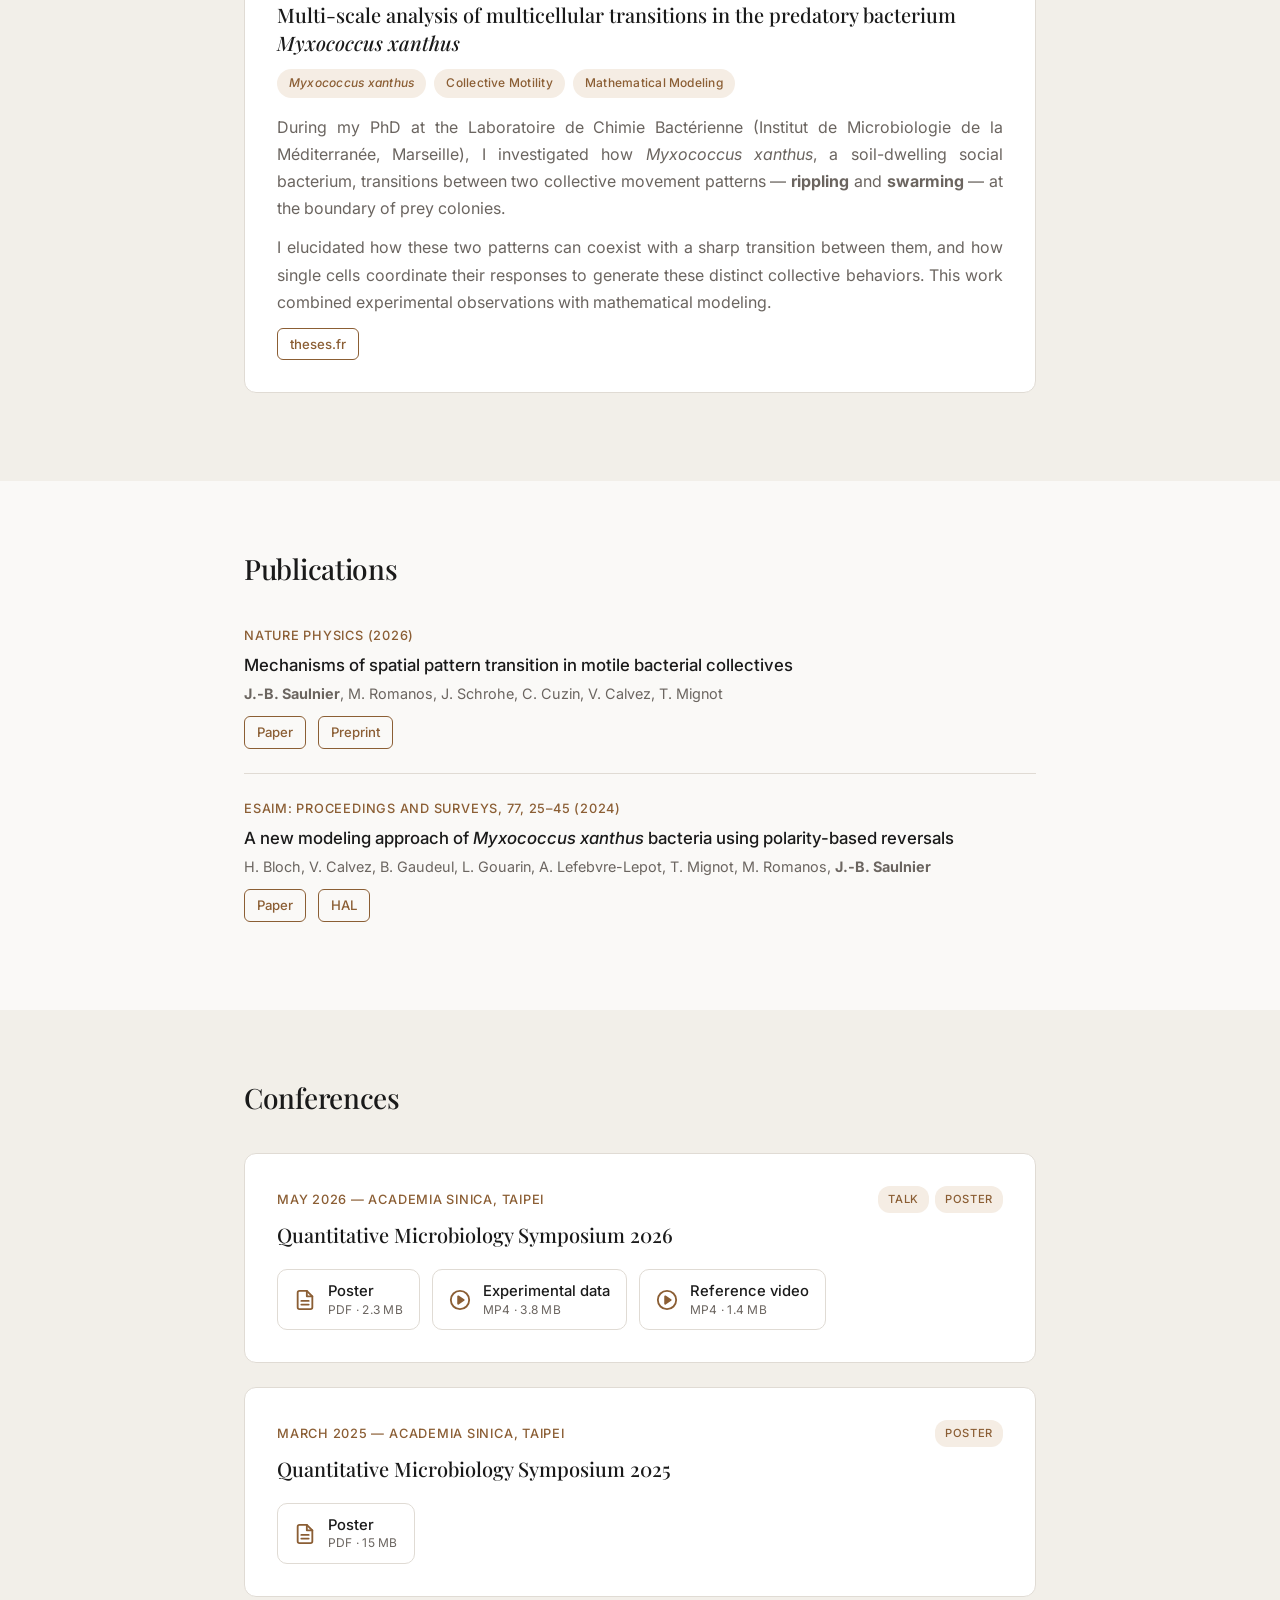
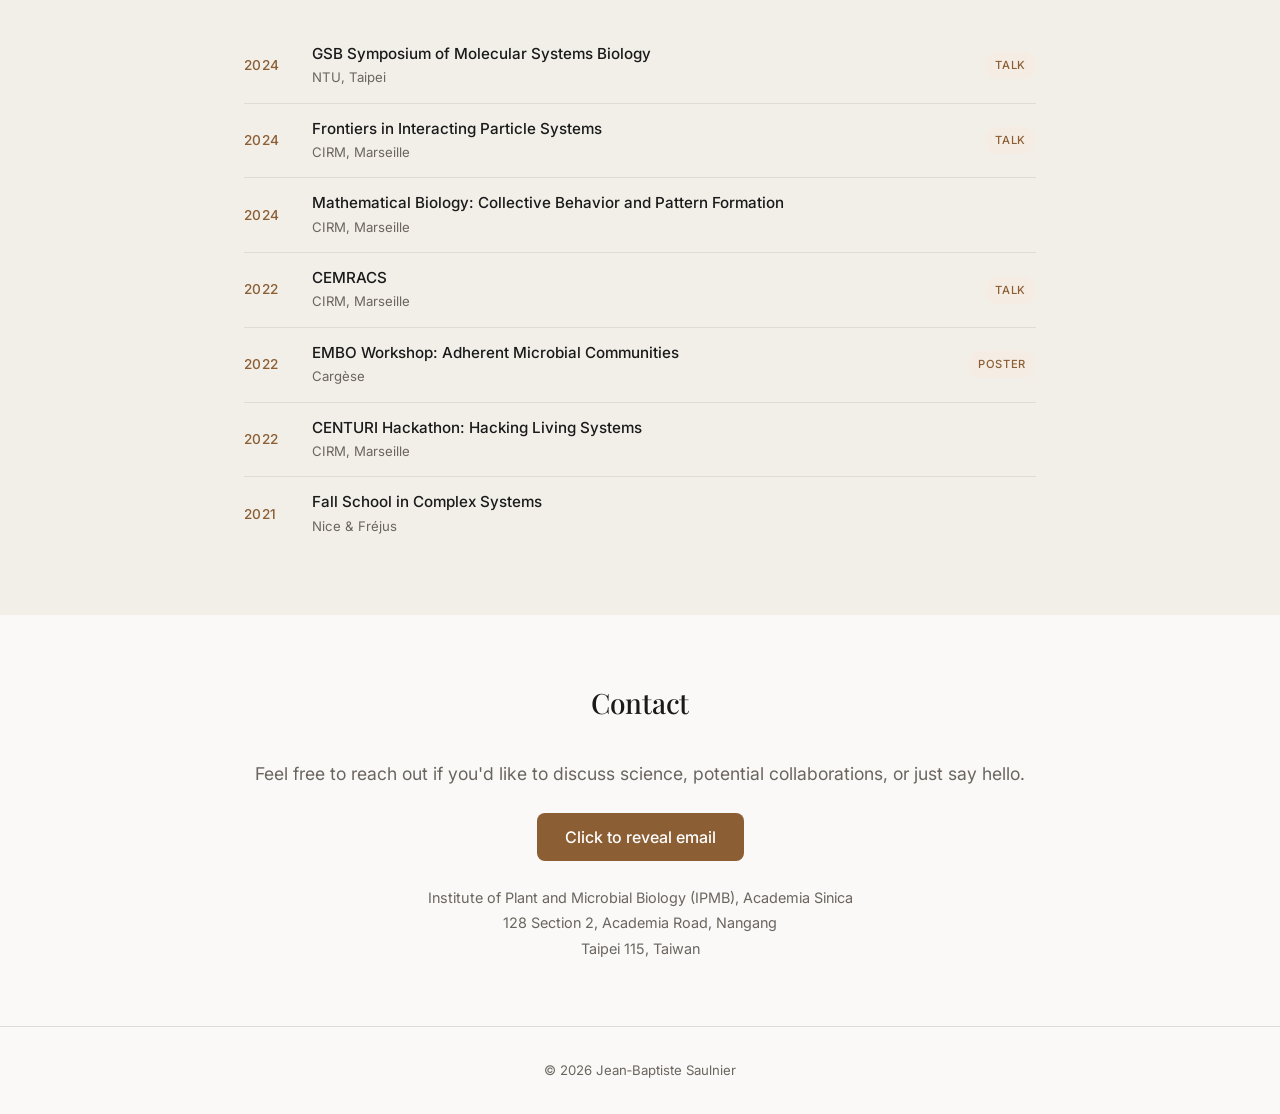
==== commit 742d406a: "Mark the Nature Physics paper as published and link its DOI" ====
--- a/index.html
+++ b/index.html
@@ -136,7 +136,7 @@
 
             <ol class="pub-list">
                 <li class="pub-item fade-in">
-                    <div class="pub-journal">Nature Physics — accepted, in press (2026)</div>
+                    <div class="pub-journal">Nature Physics (2026)</div>
                     <p class="pub-title">
                         Mechanisms of spatial pattern transition in motile bacterial collectives
                     </p>
@@ -144,6 +144,7 @@
                         <strong>J.&#8209;B. Saulnier</strong>, M. Romanos, J. Schrohe, C. Cuzin, V. Calvez, T. Mignot
                     </p>
                     <div class="pub-links">
+                        <a href="https://doi.org/10.1038/s41567-026-03416-y" target="_blank" rel="noopener" class="pub-link">Paper</a>
                         <a href="https://doi.org/10.1101/2024.10.28.620572" target="_blank" rel="noopener" class="pub-link">Preprint</a>
                     </div>
                 </li>
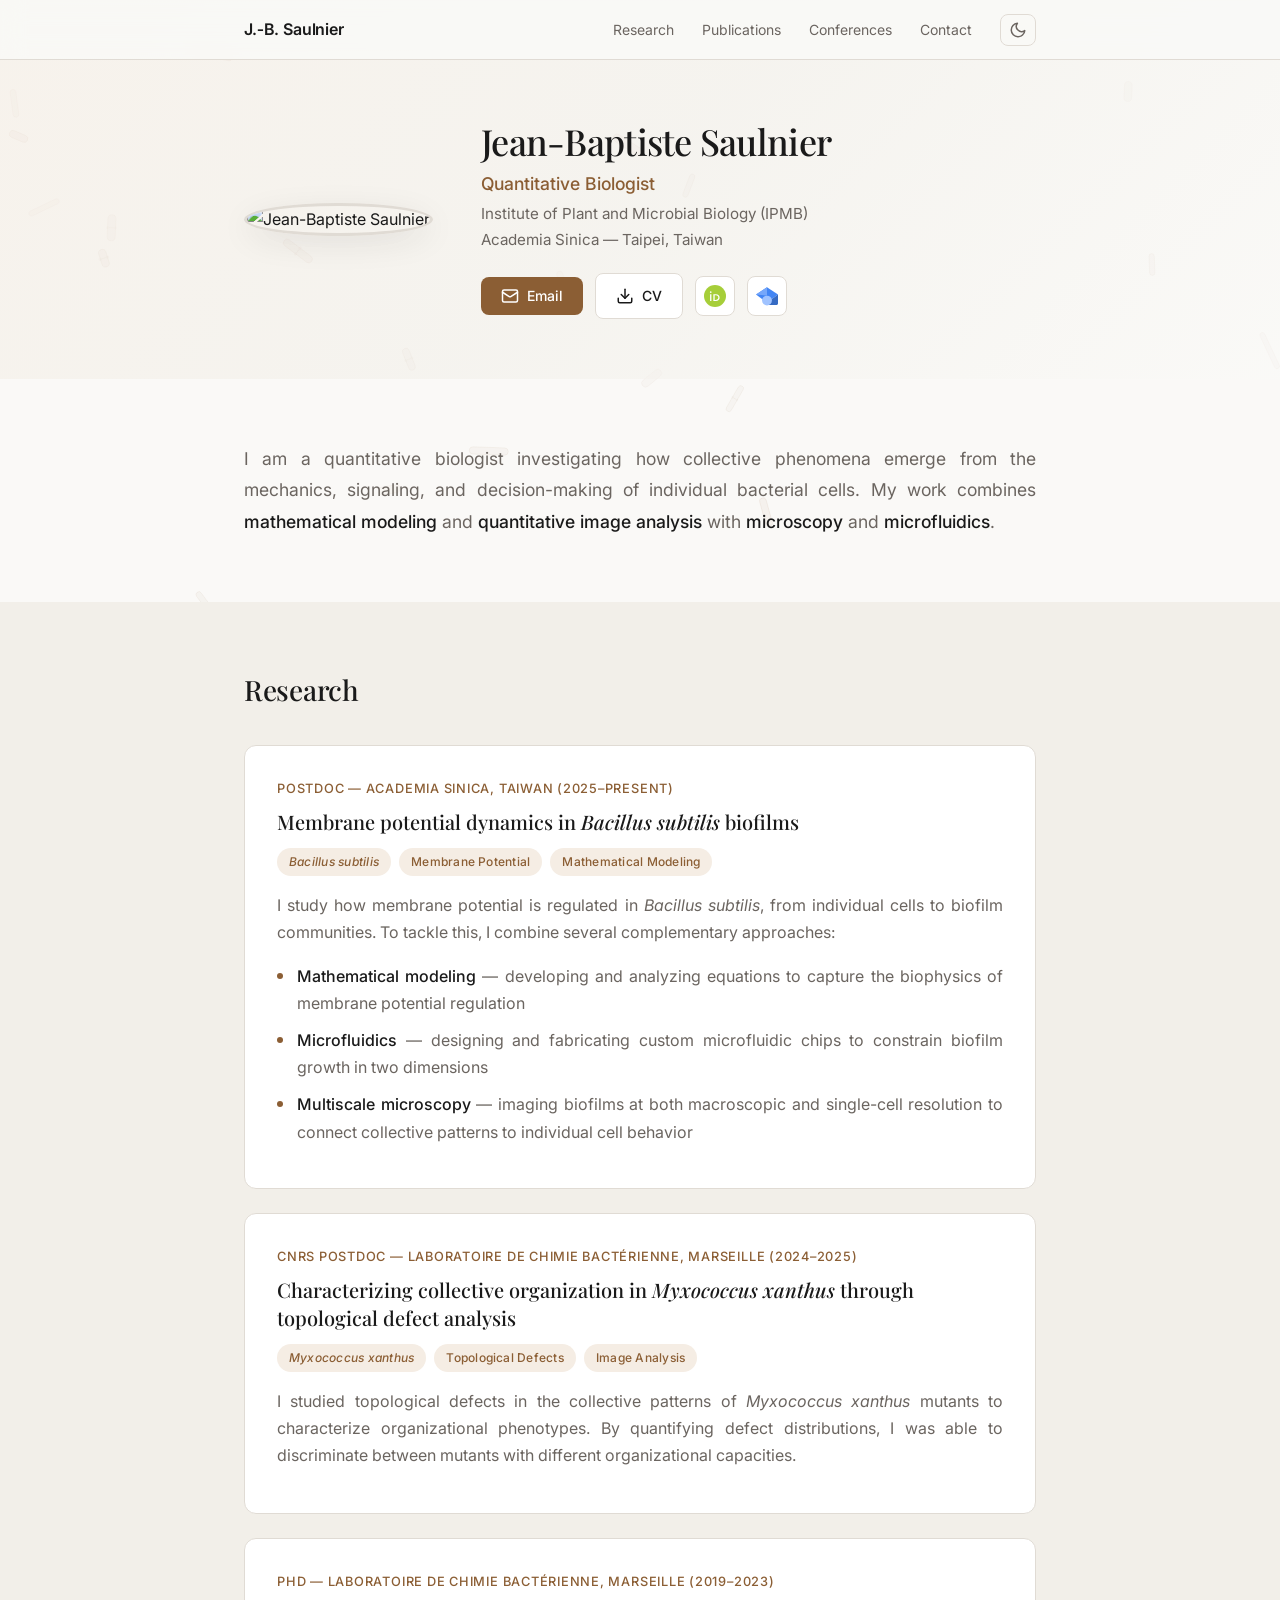
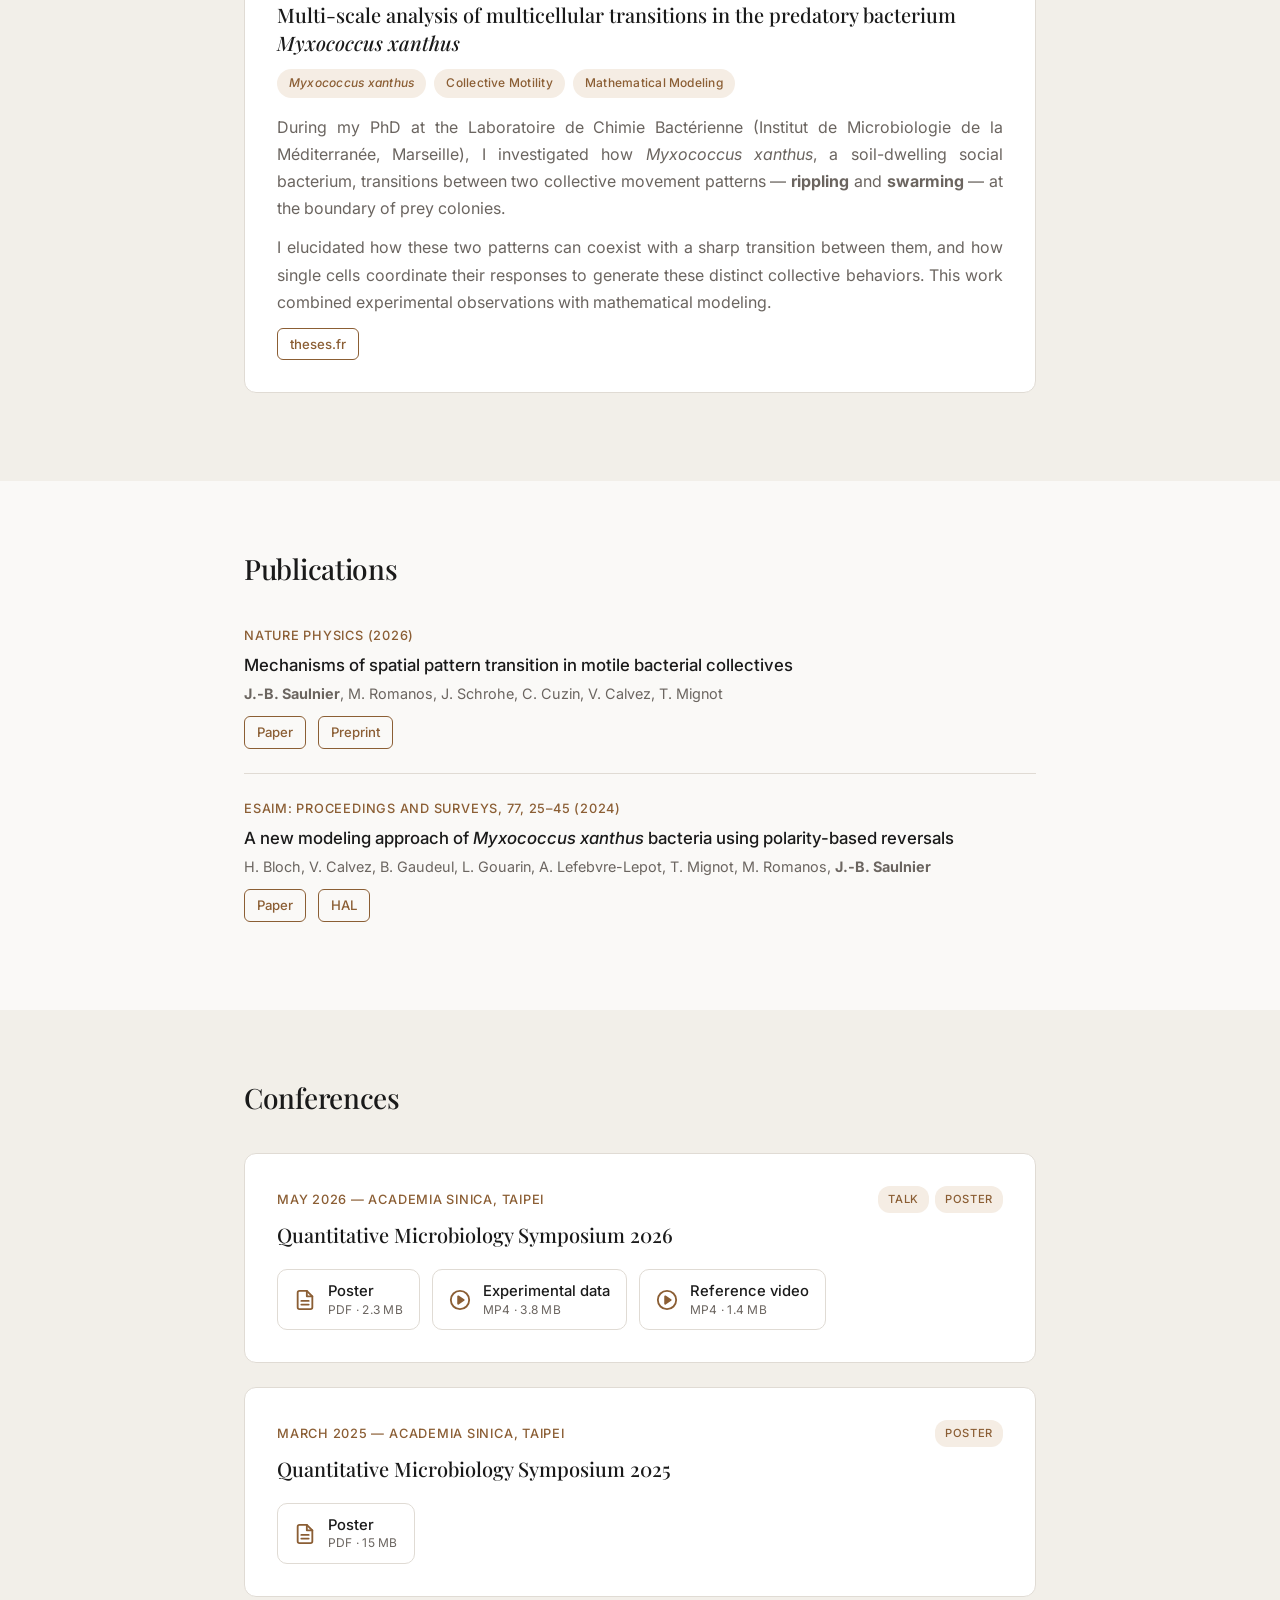
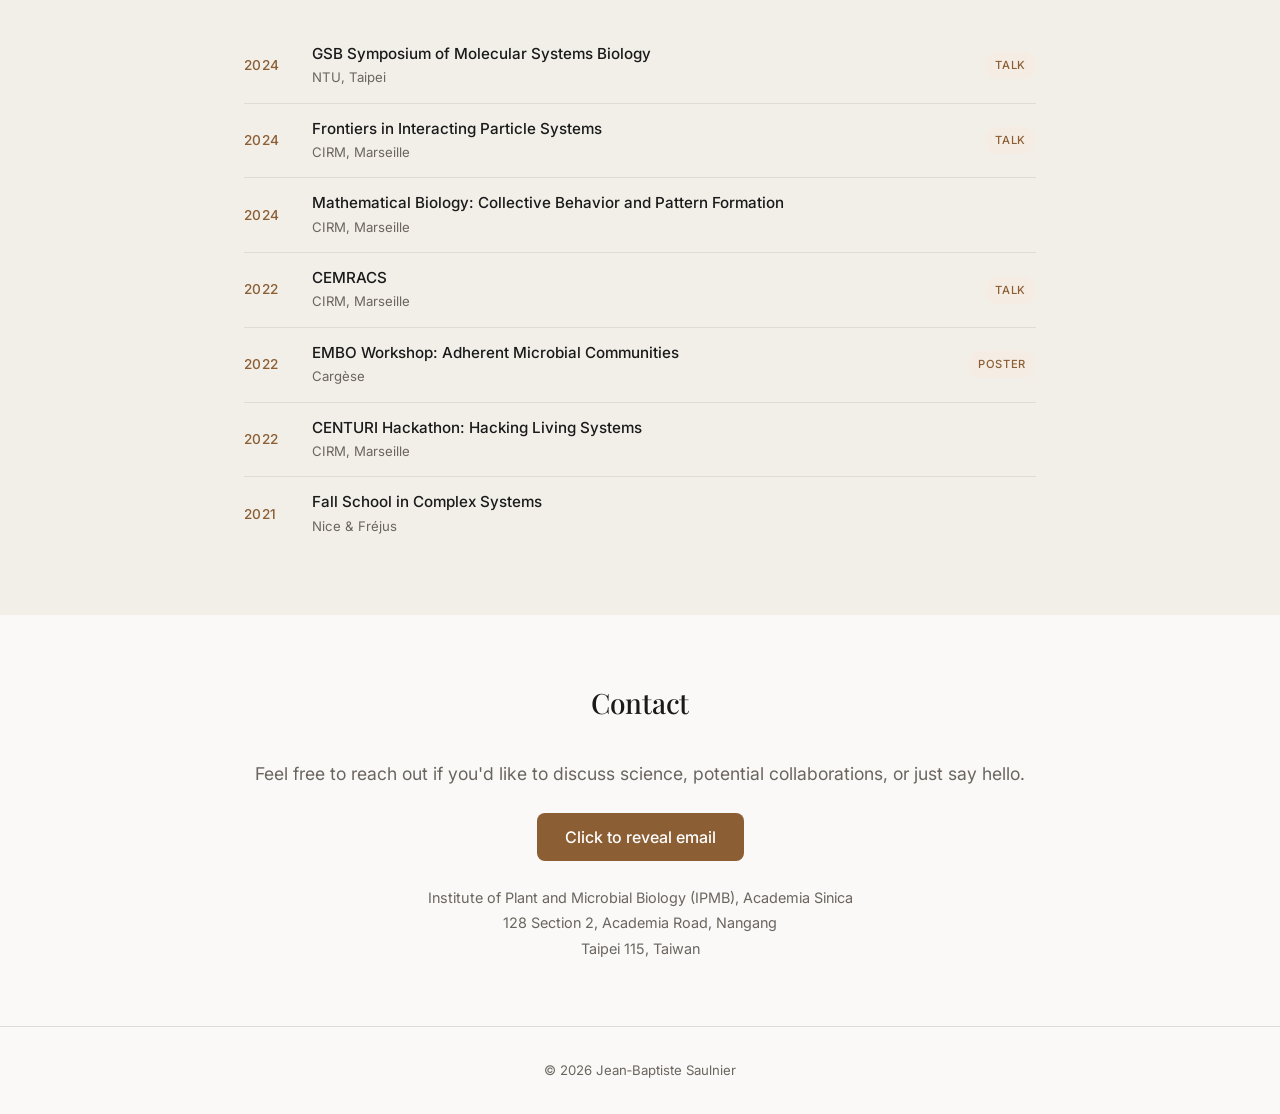
==== commit d5cfe4d5: "Point the Google Scholar button at the real profile" ====
--- a/index.html
+++ b/index.html
@@ -55,7 +55,7 @@
                     <a href="https://orcid.org/0009-0009-3099-2307" target="_blank" rel="noopener" class="btn btn-icon" title="ORCID">
                         <svg width="22" height="22" viewBox="0 0 256 256"><circle cx="128" cy="128" r="128" fill="#A6CE39"/><path fill="#fff" d="M86.3 186.2H70.9V107.5h15.4V186.2zM78.6 94.4c-5.7 0-10.3-4.6-10.3-10.2 0-5.7 4.6-10.3 10.3-10.3 5.7 0 10.3 4.6 10.3 10.3C88.9 89.8 84.3 94.4 78.6 94.4z"/><path fill="#fff" d="M108.9 107.5h29.5c28.2 0 43.3 18.7 43.3 39.5 0 21.1-16.5 39.2-43.4 39.2h-29.4V107.5zM124.3 173.4h14.8c19.2 0 27.3-14.2 27.3-26.5 0-13.1-8.9-26.5-27.3-26.5h-14.8V173.4z"/></svg>
                     </a>
-                    <a href="https://scholar.google.com/citations?user=YOUR_ID" target="_blank" rel="noopener" class="btn btn-icon" title="Google Scholar">
+                    <a href="https://scholar.google.com/citations?user=rqcY9EEAAAAJ" target="_blank" rel="noopener" class="btn btn-icon" title="Google Scholar">
                         <svg width="22" height="22" viewBox="0 0 512 512"><path fill="#4285F4" d="M256 411.12L0 220.57l256-165.45 256 165.45z"/><path fill="#356AC3" d="M256 411.12l256-190.55v210.31c0 17.67-14.33 32-32 32H256V411.12z"/><circle fill="#A0C3FF" cx="256" cy="362.67" r="114.67"/><path fill="#76A7FA" d="M256 248l-256-27.43L256 55.12V248z"/></svg>
                     </a>
                 </div>
